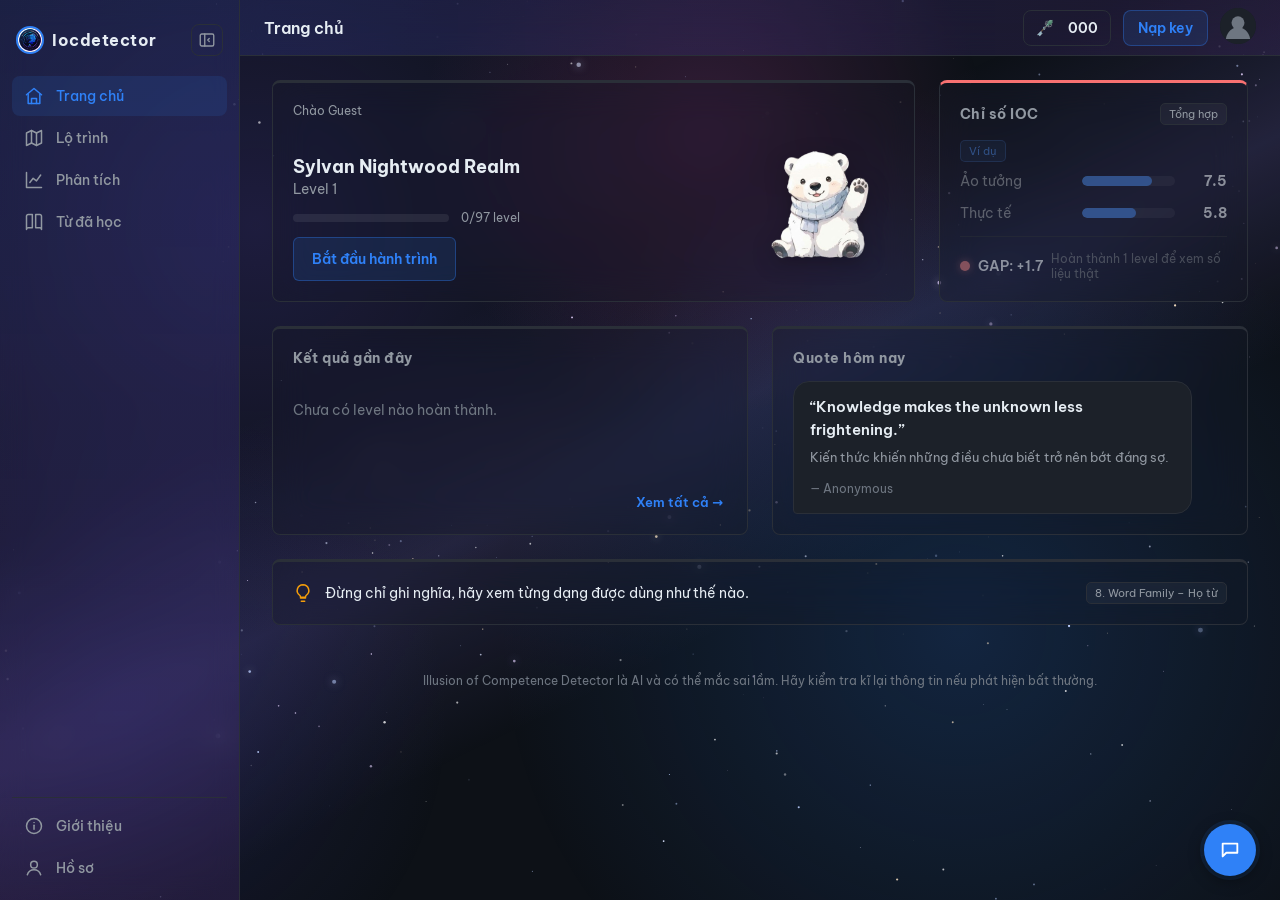
==== index.html @ 3a34d561 "minor UI changes Co-Authored-By: Claude Sonnet 5.5 <noreply@anthropic.com>" ====
<!DOCTYPE html>
<html lang="vi">
<head>
  <meta charset="UTF-8">
  <meta name="viewport" content="width=device-width, initial-scale=1.0">
  <title>Illusion of Competence</title>
  <link rel="preconnect" href="https://fonts.googleapis.com">
  <link rel="preconnect" href="https://fonts.gstatic.com" crossorigin>
  <link rel="stylesheet" href="https://fonts.googleapis.com/css2?family=Be+Vietnam+Pro:wght@400;500;600;700&display=swap">
  <link rel="stylesheet" href="css/style.css?v=20261016a">
  <link rel="stylesheet" href="css/chatbot.css?v=20261018a">
  <script src="js/features/theme.js?v=20261016a"></script>
  <script src="https://accounts.google.com/gsi/client" async defer></script>
</head>
<body>
  <div id="root"></div>

  <!-- Core: khung ứng dụng, dữ liệu tĩnh, điều hướng -->
  <script src="js/core/icons.js?v=20261016a"></script>
  <script src="js/core/App.js?v=20261016a"></script>
  <script src="js/core/data.js?v=20261016a"></script>

  <!-- Features: các khối chức năng độc lập, dùng lại được ở nhiều trang -->
  <script src="js/features/playtime.js?v=20261016a"></script>
  <script src="js/features/course-progress.js?v=20261016a"></script>
  <script src="js/features/gesture.js?v=20261018a"></script>
  <script src="js/features/dictionary.js?v=20261017b"></script>
  <script src="js/features/auth.js?v=20261016a"></script>

  <!-- Pages: mỗi file render một trang trong #main-content -->
  <script src="js/pages/home.js?v=20261016a"></script>
  <script src="js/pages/course.js?v=20261016a"></script>
  <script src="js/pages/analysis.js?v=20261016a"></script>
  <script src="js/pages/profile.js?v=20261016a"></script>
  <script src="js/pages/vocab.js?v=20261016a"></script>
  <script src="js/pages/about.js?v=20261016a"></script>

  <!-- main.js phải load sau cùng trong nhóm logic vì nó gọi các hàm render ở trên -->
  <script src="js/core/main.js?v=20261016a"></script>

  <script src="js/features/particles.js?v=20261016a"></script>
  <script src="js/features/bg-music.js?v=20261016a"></script>
  <script src="js/features/sound-effects.js?v=20261016a"></script>
</body>
</html>
---- css/style.css ----
:root {
  --bg: #0d1117;
  --bg-card: #161b22;
  --bg-raised: #1c2129;
  --border: #2a2f38;
  --border-soft: rgba(255, 255, 255, 0.06);
  --text: #e6edf3;
  --text-dim: #9198a1;
  --text-faint: #6e7681;
  --accent: #2f81f7;
  --accent-soft-bg: rgba(47, 129, 247, 0.12);
  --accent-soft-border: rgba(47, 129, 247, 0.35);

  --accent-purple: #a371f7;
  --accent-purple-soft-bg: rgba(163, 113, 247, 0.14);
  --accent-purple-soft-border: rgba(163, 113, 247, 0.4);

  --accent-amber: #e3b341;
  --accent-amber-soft-bg: rgba(227, 179, 65, 0.14);
  --accent-amber-soft-border: rgba(227, 179, 65, 0.4);

  --accent-teal: #39c5cf;

  --accent-green: #3fb950;
  --accent-green-soft-bg: rgba(63, 185, 80, 0.14);
  --accent-green-soft-border: rgba(63, 185, 80, 0.4);

  --overlay-soft: rgba(255, 255, 255, 0.04);
  --overlay-strong: rgba(255, 255, 255, 0.08);
  --card-bg: rgba(22, 27, 34, 0.32);
  --card-bg-strong: rgba(22, 27, 34, 0.85);

  /* Thanh điều hướng: dải màu mờ cùng tông nền (thiên hà ở tối, bầu trời ở sáng). */
  --bar-gradient-v: linear-gradient(180deg, rgba(48, 56, 130, 0.38), rgba(88, 52, 130, 0.26));
  --bar-gradient-h: linear-gradient(90deg, rgba(48, 56, 130, 0.34), rgba(88, 52, 130, 0.22));

  /* ==== Design tokens (khung điều hướng + trang redesign) ====
     Đặt tên mới, trỏ lại giá trị màu đã có sẵn ở trên - để không phải đổi
     tên biến cũ (sẽ vỡ world-map.css/chatbot.css vốn tham chiếu trực tiếp
     --bg-card/--text-dim/...). Trang/khung mới dùng tên bên dưới; trang cũ
     chưa đổi vẫn dùng tên cũ, cả 2 cùng trỏ 1 giá trị nên không lệch màu. */
  --surface-1: var(--bg-card);
  --surface-2: var(--bg-raised);
  --border-strong: #3a4354;
  --text-1: var(--text);
  --text-2: var(--text-dim);
  --text-3: var(--text-faint);
  --accent-soft: var(--accent-soft-bg);

  /* Trạng thái IoC - dùng riêng cho kết quả Ảo tưởng/Tự ti/Cân bằng, tách
     khỏi --accent-* (vốn chỉ để phân biệt các ô trang trí, không mang nghĩa
     trạng thái). */
  --illusion: #f59e0b;
  --illusion-soft: rgba(245, 158, 11, 0.14);
  --under: #60a5fa;
  --under-soft: rgba(96, 165, 250, 0.14);
  --balanced: #22c55e;
  --balanced-soft: rgba(34, 197, 94, 0.14);
  --danger: #ef4444;

  --sp-1: 4px; --sp-2: 8px; --sp-3: 12px; --sp-4: 16px;
  --sp-5: 24px; --sp-6: 32px; --sp-7: 48px;
  --r-sm: 8px; --r-md: 12px; --r-lg: 16px;

  --sidebar-w: 240px;
  --sidebar-w-collapsed: 72px;
  --topbar-h: 56px;
  --bottomnav-h: 64px;
  --content-max: 1200px;

  --ease: cubic-bezier(.2, .8, .2, 1);
  --dur: 200ms;

  --font-ui: 'Be Vietnam Pro', system-ui, -apple-system, 'Segoe UI', sans-serif;
}

/* Chế độ sáng - đổi lại đúng các biến màu gốc, mọi component dùng var(--...)
   tự đổi theo mà không cần sửa từng chỗ. Vài hiệu ứng glow/blur viết tay bằng
   rgba() cố định (không qua biến) vẫn tối như cũ - để tinh chỉnh dần sau. */
:root[data-theme="light"] {
  --bg: #f4f6f9;
  --bg-card: #ffffff;
  --bg-raised: #eef1f6;
  --border: #d7dce3;
  --border-soft: rgba(0, 0, 0, 0.06);
  --text: #1b2129;
  --text-dim: #3f4856;
  --text-faint: #5b6471;

  --overlay-soft: rgba(0, 0, 0, 0.03);
  --overlay-strong: rgba(0, 0, 0, 0.06);
  --card-bg: rgba(255, 255, 255, 0.72);
  --card-bg-strong: rgba(255, 255, 255, 0.9);

  --bar-gradient-v: linear-gradient(180deg, rgba(150, 200, 250, 0.5), rgba(250, 215, 190, 0.42));
  --bar-gradient-h: linear-gradient(90deg, rgba(150, 200, 250, 0.45), rgba(250, 215, 190, 0.35));

  --border-strong: #c3cad4;
}

* {
  box-sizing: border-box;
  margin: 0;
  padding: 0;
  font-family: var(--font-ui);
}

/* Thuộc tính hidden phải thắng mọi display:flex/grid đặt theo class (menu
   avatar, modal xoá tài khoản, nhóm cài đặt...). */
[hidden] { display: none !important; }


body {
  background-color: var(--bg);
  color: var(--text);
  min-height: 100vh;
  background-attachment: fixed;
  overflow-x: hidden;
  position: relative;
}

/* Light mode = bầu trời buổi sáng (xanh nhạt -> hồng cam nhẹ ở chân trời) -
   tương phản với dark mode (bầu trời đêm, nền tối trơn) - mây trong
   particles.js vẽ màu trắng nên cần nền có sắc để nổi lên, không bị chìm. */
:root[data-theme="light"] body {
  background: linear-gradient(180deg, #bfe0ff 0%, #d9ecff 30%, #f2e9dd 68%, #fbe4cf 100%);
}

/* Dải sao trôi nhẹ, nằm dưới cùng, không ảnh hưởng tương tác */
#particles-canvas {
  position: fixed;
  top: 0;
  left: 0;
  width: 100vw;
  height: 100vh;
  z-index: 0;
  pointer-events: none;
}

.app-container {
  position: relative;
  z-index: 1;
}

/* ==== Khung điều hướng mới: sidebar + topbar + thanh đáy mobile ====
   Thay cho .navbar/.brand/.nav-links cũ (header 2 hàng + 4 tab to). */

.app-shell {
  position: relative;
  z-index: 1;
  display: flex;
  min-height: 100vh;
}

.sidebar {
  position: fixed;
  left: 0;
  top: 0;
  height: 100vh;
  width: var(--sidebar-w);
  background: var(--bar-gradient-v);
  backdrop-filter: blur(14px);
  -webkit-backdrop-filter: blur(14px);
  border-right: 1px solid var(--border);
  display: flex;
  flex-direction: column;
  padding: var(--sp-3);
  gap: var(--sp-2);
  z-index: 20;
  transition: width var(--dur) var(--ease);
  overflow: hidden;
}

.app-shell.sidebar-collapsed .sidebar {
  width: var(--sidebar-w-collapsed);
}

.sidebar-top {
  flex: none;
  height: var(--topbar-h);
  display: flex;
  align-items: center;
  gap: var(--sp-2);
  padding: 0 var(--sp-1);
}

.sidebar-logo {
  display: flex;
  align-items: center;
  gap: var(--sp-2);
  min-width: 0;
  overflow: hidden;
}

.sidebar-logo-img {
  width: 28px;
  height: 28px;
  border-radius: 50%;
  object-fit: cover;
  flex: none;
  border: 2px solid var(--accent);
}

.sidebar-logo-text {
  font-weight: 700;
  font-size: 1rem;
  letter-spacing: 0.5px;
  color: var(--text-1);
  white-space: nowrap;
}

.sidebar-toggle-btn {
  margin-left: auto;
  flex: none;
  width: 32px;
  height: 32px;
  display: flex;
  align-items: center;
  justify-content: center;
  border: 1px solid var(--border);
  border-radius: var(--r-sm);
  background: transparent;
  color: var(--text-2);
  cursor: pointer;
  transition: background-color var(--dur) var(--ease), color var(--dur) var(--ease);
}

.sidebar-toggle-btn:hover { background: var(--surface-2); color: var(--text-1); }

.sidebar-nav {
  display: flex;
  flex-direction: column;
  gap: 2px;
}

.sidebar-spacer { flex: 1; }

.sidebar-nav-secondary {
  border-top: 1px solid var(--border);
  padding-top: var(--sp-2);
}

.sidebar-nav-item {
  position: relative;
  height: 40px;
  flex: none;
  display: flex;
  align-items: center;
  gap: 12px;
  padding: 0 12px;
  border: none;
  border-radius: var(--r-sm);
  background: transparent;
  color: var(--text-2);
  font-size: 0.875rem;
  font-weight: 500;
  cursor: pointer;
  white-space: nowrap;
  overflow: hidden;
  transition: background-color var(--dur) var(--ease), color var(--dur) var(--ease);
}

.sidebar-nav-icon { flex: none; display: flex; }

.sidebar-nav-label {
  overflow: hidden;
  text-overflow: ellipsis;
  transition: opacity var(--dur) var(--ease);
}

.app-shell.sidebar-collapsed .sidebar-nav-label { opacity: 0; width: 0; }

.sidebar-nav-item:hover { background: var(--surface-2); color: var(--text-1); }

.sidebar-nav-item:focus-visible {
  outline: 2px solid var(--accent);
  outline-offset: 2px;
}

.sidebar-nav-item.active {
  background: var(--accent-soft);
  color: var(--accent);
}

.sidebar-nav-item.active::before {
  content: "";
  position: absolute;
  left: -12px;
  top: 6px;
  bottom: 6px;
  width: 3px;
  border-radius: 0 3px 3px 0;
  background: var(--accent);
}

/* Tooltip tên mục khi sidebar đang thu gọn (rê chuột vào icon). */
.app-shell.sidebar-collapsed .sidebar-nav-item {
  position: relative;
}
.app-shell.sidebar-collapsed .sidebar-nav-item:hover::after {
  content: attr(title);
  position: absolute;
  left: calc(100% + 10px);
  top: 50%;
  transform: translateY(-50%);
  background: var(--surface-2);
  color: var(--text-1);
  border: 1px solid var(--border);
  border-radius: var(--r-sm);
  padding: 4px 10px;
  font-size: 0.78rem;
  white-space: nowrap;
  z-index: 30;
  pointer-events: none;
}

.sidebar-overlay {
  display: none;
  position: fixed;
  inset: 0;
  background: rgba(4, 6, 10, 0.6);
  z-index: 19;
}

/* ==== Topbar ==== */
.app-main {
  flex: 1;
  min-width: 0;
  margin-left: var(--sidebar-w);
  display: flex;
  flex-direction: column;
  transition: margin-left var(--dur) var(--ease);
}

.app-shell.sidebar-collapsed .app-main { margin-left: var(--sidebar-w-collapsed); }

.topbar {
  position: sticky;
  top: 0;
  z-index: 15;
  height: var(--topbar-h);
  flex: none;
  display: flex;
  align-items: center;
  gap: var(--sp-4);
  padding: 0 var(--sp-5);
  background: var(--bar-gradient-h);
  backdrop-filter: blur(14px);
  -webkit-backdrop-filter: blur(14px);
  border-bottom: 1px solid var(--border);
}

.topbar-title {
  font-size: 1rem;
  font-weight: 600;
  color: var(--text-1);
  white-space: nowrap;
  overflow: hidden;
  text-overflow: ellipsis;
  min-width: 0;
}

.topbar-right > * { flex: none; }
.key-topup-btn { white-space: nowrap; }

@media (max-width: 767px) {
  .topbar { padding: 0 var(--sp-4); gap: var(--sp-2); }
  .topbar-right { gap: var(--sp-2); }
  .key-balance-pill { padding: 0 8px; }
  .key-topup-btn { padding: 0 10px; }
}

.topbar-right {
  margin-left: auto;
  display: flex;
  align-items: center;
  gap: var(--sp-3);
}

.key-balance-pill {
  display: flex;
  align-items: center;
  gap: 8px;
  height: 36px;
  background: transparent;
  border: 1px solid var(--border);
  border-radius: var(--r-sm);
  padding: 0 12px;
}

.key-balance-value {
  font-weight: 600;
  font-size: 0.9rem;
  color: var(--text-1);
  min-width: 36px;
  text-align: right;
}

.key-balance-icon {
  width: 18px;
  height: 18px;
  display: flex;
  align-items: center;
  justify-content: center;
  flex-shrink: 0;
}

.key-balance-icon img {
  width: 100%;
  height: 100%;
  object-fit: contain;
}

.key-topup-btn {
  height: 36px;
  padding: 0 14px;
  border-radius: var(--r-sm);
  border: 1px solid var(--accent-soft-border);
  background: var(--accent-soft);
  color: var(--accent);
  font-size: 0.85rem;
  font-weight: 600;
  cursor: pointer;
  transition: background-color var(--dur) var(--ease);
}

.key-topup-btn:hover { background: var(--accent); color: #fff; }

.topbar-avatar-wrap { position: relative; }

.topbar-avatar-btn {
  width: 36px;
  height: 36px;
  border-radius: 50%;
  border: none;
  padding: 0;
  cursor: pointer;
  overflow: hidden;
  background: var(--surface-2);
}

.topbar-avatar-img { width: 100%; height: 100%; object-fit: cover; display: block; }

.topbar-avatar-menu {
  position: absolute;
  right: 0;
  top: calc(100% + 8px);
  width: 180px;
  background: var(--surface-1);
  border: 1px solid var(--border);
  border-radius: var(--r-md);
  box-shadow: 0 12px 30px rgba(0, 0, 0, 0.35);
  padding: 6px;
  display: flex;
  flex-direction: column;
  gap: 2px;
  z-index: 25;
}

.topbar-avatar-menu-item {
  display: flex;
  align-items: center;
  gap: 10px;
  height: 36px;
  padding: 0 10px;
  border: none;
  border-radius: var(--r-sm);
  background: transparent;
  color: var(--text-2);
  font-size: 0.85rem;
  cursor: pointer;
  text-align: left;
}

.topbar-avatar-menu-item:hover { background: var(--surface-2); color: var(--text-1); }

/* ==== Footer disclaimer nhỏ, cuối mọi trang trong app-shell ==== */
.app-footer {
  flex: none;
  text-align: center;
  padding: var(--sp-4) var(--sp-5) var(--sp-6);
  font-size: 12px;
  color: var(--text-3);
}

/* ==== Thanh điều hướng đáy (điện thoại, <768px) ==== */
.bottom-nav {
  display: none;
  position: fixed;
  left: 0;
  right: 0;
  bottom: 0;
  height: calc(var(--bottomnav-h) + env(safe-area-inset-bottom));
  padding-bottom: env(safe-area-inset-bottom);
  background: var(--bar-gradient-h);
  backdrop-filter: blur(14px);
  -webkit-backdrop-filter: blur(14px);
  border-top: 1px solid var(--border);
  z-index: 20;
  justify-content: space-around;
  align-items: stretch;
}

.bottom-nav-item {
  flex: 1;
  display: flex;
  flex-direction: column;
  align-items: center;
  justify-content: center;
  gap: 2px;
  min-width: 44px;
  border: none;
  background: transparent;
  color: var(--text-2);
  cursor: pointer;
}

.bottom-nav-item.active { color: var(--accent); }
.bottom-nav-label { font-size: 11px; font-weight: 500; }

/* ==== Responsive: 4 mốc theo mục 3.3 của yêu cầu ==== */
/* >=1280: sidebar mặc định mở rộng (đã xử lý ở JS/localStorage, CSS không
   cần ép) */

/* 1024-1279: không ép mặc định thu gọn qua CSS vì JS đã đọc localStorage
   trước khi vẽ (initSidebar) - chỉ còn vài trang sau mốc 768 cần CSS. */

@media (max-width: 1023px) {
  .sidebar { position: fixed; transform: translateX(0); }
  .app-shell:not(.sidebar-mobile-open) .sidebar { width: var(--sidebar-w-collapsed); }
  .app-shell:not(.sidebar-mobile-open) .sidebar-nav-label { opacity: 0; width: 0; }
  .app-shell:not(.sidebar-mobile-open) .app-main { margin-left: var(--sidebar-w-collapsed); }

  .app-shell.sidebar-mobile-open .sidebar {
    width: var(--sidebar-w);
    box-shadow: 0 0 0 100vmax rgba(0, 0, 0, 0);
  }
  .app-shell.sidebar-mobile-open .sidebar-nav-label { opacity: 1; width: auto; }
  .app-shell.sidebar-mobile-open .sidebar-overlay { display: block; }
}

@media (max-width: 767px) {
  .sidebar { display: none; }
  .app-shell.sidebar-mobile-open .sidebar { display: flex; width: min(78vw, 280px); }
  .app-shell.sidebar-mobile-open .sidebar-nav-label { opacity: 1; width: auto; }
  .app-shell.sidebar-mobile-open .sidebar-overlay { display: block; }
  .app-main { margin-left: 0 !important; }

  .bottom-nav { display: flex; }
  .content-area { padding-bottom: calc(var(--bottomnav-h) + env(safe-area-inset-bottom) + var(--sp-4)); }
  .app-footer { display: none; }

  .topbar-right .key-topup-btn span { display: none; }
}

/* ==== Key Shop (modal mở từ nút "+") - hiện chỉ là giao diện tĩnh, chưa nối
   cổng thanh toán thật (xem initKeyShopWidget() ở main.js). ==== */
.key-shop-overlay {
  display: none;
  position: fixed;
  inset: 0;
  z-index: 100;
  align-items: center;
  justify-content: center;
  padding: 24px;
  background: rgba(4, 6, 10, 0.88);
}

.key-shop-overlay.open {
  display: flex;
}

.key-shop-panel {
  width: min(560px, 100%);
  max-height: min(720px, 100%);
  display: flex;
  flex-direction: column;
  background: var(--bg-card);
  border: 1px solid var(--border);
  border-top: 3px solid var(--accent);
  border-radius: 12px;
  box-shadow: 0 24px 60px rgba(0, 0, 0, 0.5);
  overflow: hidden;
}

.key-shop-header {
  flex: none;
  display: flex;
  align-items: center;
  justify-content: space-between;
  padding: 16px 20px;
  border-bottom: 1px solid var(--border);
}

.key-shop-title {
  font-weight: 700;
  font-size: 1rem;
  color: var(--text);
}

.key-shop-close {
  background: none;
  border: none;
  color: var(--text-faint);
  font-size: 1.1rem;
  line-height: 1;
  cursor: pointer;
  padding: 6px 9px;
  border-radius: 6px;
  transition: color 0.15s ease, background-color 0.15s ease;
}

.key-shop-close:hover {
  color: var(--text);
  background: rgba(255, 255, 255, 0.06);
}

.key-shop-body {
  flex: 1;
  overflow-y: auto;
  padding: 20px;
}

.key-shop-notice {
  font-size: 0.82rem;
  color: var(--text-dim);
  margin: 0 0 16px;
}

.key-shop-packages {
  display: flex;
  flex-direction: column;
  gap: 10px;
}

.key-shop-package {
  display: flex;
  align-items: center;
  gap: 14px;
  background: var(--bg);
  border: 1px solid var(--border);
  border-radius: 10px;
  padding: 10px 14px;
}

.key-shop-package-amount {
  flex-shrink: 0;
  background: var(--bg-card);
  border: 1px solid var(--accent-soft-border, var(--border));
  color: var(--accent);
  font-weight: 700;
  font-size: 0.85rem;
  border-radius: 999px;
  padding: 6px 14px;
}

.key-shop-package-icon {
  width: 24px;
  height: 24px;
  flex-shrink: 0;
  display: flex;
  align-items: center;
  justify-content: center;
}

.key-shop-package-icon img {
  width: 100%;
  height: 100%;
  object-fit: contain;
}

.key-shop-package-price {
  color: var(--text-dim);
  font-size: 0.85rem;
  margin-left: auto;
}

.key-shop-pay-btn {
  flex-shrink: 0;
  background: var(--accent-soft-bg, var(--bg-card));
  border: 1px solid var(--accent-soft-border, var(--border));
  color: var(--accent);
  font-weight: 600;
  font-size: 0.82rem;
  border-radius: 8px;
  padding: 8px 16px;
  cursor: pointer;
  transition: background-color 0.15s ease, color 0.15s ease;
}

.key-shop-pay-btn:hover {
  background: var(--accent);
  color: #fff;
}

.key-shop-purchase-count {
  display: flex;
  align-items: center;
  justify-content: space-between;
  margin-top: 16px;
  padding-top: 14px;
  border-top: 1px solid var(--border);
  font-size: 0.82rem;
  color: var(--text-dim);
}

.key-shop-purchase-count-value {
  font-weight: 700;
  color: var(--text);
}

/* View "đang chờ thanh toán" (QR) - thay thế view danh sách gói, xem
   initKeyShopWidget() ở js/core/main.js */
.key-shop-qr-wrap {
  display: flex;
  justify-content: center;
  margin-bottom: 16px;
}

.key-shop-qr-img {
  width: 220px;
  height: 220px;
  border-radius: 10px;
  border: 1px solid var(--border);
  background: #fff;
  object-fit: contain;
}

.key-shop-qr-fallback {
  width: 220px;
  border-radius: 10px;
  border: 1px dashed var(--border);
  padding: 16px;
  font-size: 0.8rem;
  color: var(--text-dim);
  line-height: 1.6;
  text-align: left;
}

.key-shop-payment-info {
  display: flex;
  flex-direction: column;
  gap: 8px;
  margin-bottom: 14px;
}

.key-shop-payment-row {
  display: flex;
  align-items: center;
  justify-content: space-between;
  font-size: 0.85rem;
  color: var(--text-dim);
}

.key-shop-payment-row span:last-child {
  font-weight: 700;
  color: var(--text);
  font-family: monospace;
}

.key-shop-payment-timer {
  color: #f87171 !important;
}

.key-shop-payment-hint {
  font-size: 0.75rem;
  color: var(--text-faint);
  text-align: center;
  margin-bottom: 10px;
  line-height: 1.4;
}

.key-shop-payment-status {
  text-align: center;
  font-size: 0.85rem;
  color: var(--accent);
  margin-bottom: 16px;
}

.key-shop-cancel-btn {
  display: block;
  width: 100%;
  background: rgba(255, 255, 255, 0.04);
  border: 1px solid var(--border);
  color: var(--text-dim);
  font-weight: 600;
  font-size: 0.85rem;
  border-radius: 8px;
  padding: 10px;
  cursor: pointer;
  transition: background-color 0.15s ease, color 0.15s ease;
}

.key-shop-cancel-btn:hover {
  background: rgba(255, 255, 255, 0.08);
  color: var(--text);
}

/* Vùng nội dung: căn giữa, padding theo độ rộng (mục 4 của spec redesign). */
.content-area {
  width: 100%;
  max-width: var(--content-max);
  margin: 0 auto;
  padding: var(--sp-5) var(--sp-6) var(--sp-6);
}

@media (max-width: 1023px) {
  .content-area { padding: var(--sp-5) var(--sp-5) var(--sp-6); }
}

@media (max-width: 767px) {
  .content-area { padding: var(--sp-4) var(--sp-4) var(--sp-6); }
  /* Nút chat/feedback nổi dời lên trên thanh điều hướng đáy, không che nhau.
     Tiền tố body để thắng rule gốc .feedback-fab khai báo phía dưới file. */
  body .feedback-fab { bottom: calc(var(--bottomnav-h) + env(safe-area-inset-bottom) + 16px); }
  body .feedback-panel { bottom: calc(var(--bottomnav-h) + env(safe-area-inset-bottom) + 80px); }
  .home-tip-strip { display: grid; grid-template-columns: auto 1fr; }
  .home-tip-strip .badge { grid-column: 2; justify-self: start; }
}

/* ==== Trang chủ: bento 5 ô (mục 5.1 yêu cầu redesign) ====
   Máy tính: lưới 12 cột. A=8 B=4 C=6 D=6 E=12. Tablet: lưới 6 cột, mỗi ô 6
   (trừ A/B vẫn 6+6 vì tablet chỉ có 6 cột). Điện thoại: 1 cột, thứ tự A-E
   theo đúng thứ tự trong DOM nên không cần "order" riêng. */
.home-bento {
  display: grid;
  grid-template-columns: repeat(12, minmax(0, 1fr));
  gap: var(--sp-5);
}
.home-cell-a { grid-column: span 8; }
.home-cell-b { grid-column: span 4; }
.home-cell-c { grid-column: span 6; }
.home-cell-d { grid-column: span 6; }
.home-cell-e { grid-column: span 12; }
.home-cell-a, .home-cell-b, .home-cell-c, .home-cell-d, .home-cell-e { display: flex; }
.home-cell > .card { flex: 1; }

@media (max-width: 1023px) {
  .home-bento { grid-template-columns: repeat(6, minmax(0, 1fr)); gap: var(--sp-4); }
  .home-cell-a, .home-cell-b, .home-cell-c, .home-cell-d, .home-cell-e { grid-column: span 6; }
}
.home-cell-a, .home-cell-b, .home-cell-c, .home-cell-d, .home-cell-e { min-width: 0; }
.home-cell-a > .card, .home-cell-b > .card, .home-cell-c > .card, .home-cell-d > .card, .home-cell-e > .card { flex: 1; min-width: 0; }

@media (max-width: 767px) {
  .home-bento { grid-template-columns: minmax(0, 1fr); }
  .home-cell-a, .home-cell-b, .home-cell-c, .home-cell-d, .home-cell-e { grid-column: span 1; }
}

/* A. Tiếp tục học */
.home-continue-card {
  width: 100%;
  min-height: 200px;
  display: flex;
  flex-direction: column;
  justify-content: space-between;
  border-top-color: var(--accent);
}
.home-greeting { font-size: 12px; color: var(--text-2); margin-bottom: var(--sp-2); }
.home-continue-body { display: flex; align-items: flex-end; justify-content: space-between; gap: var(--sp-4); flex: 1; }
.home-continue-info { min-width: 0; }
.home-continue-world { font-size: 1.1rem; font-weight: 700; color: var(--text-1); }
.home-continue-level { font-size: 0.85rem; color: var(--text-2); margin-top: 2px; }
.home-continue-topic { color: var(--text-2); }
.home-continue-progress-row { display: flex; align-items: center; gap: var(--sp-3); margin: var(--sp-3) 0; max-width: 320px; }
.home-continue-bar { flex: 1; height: 8px; border-radius: 999px; background: var(--overlay-strong); overflow: hidden; }
.home-continue-bar-fill { height: 100%; border-radius: 999px; background: var(--accent); }
.home-continue-progress-text { font-size: 0.75rem; color: var(--text-2); white-space: nowrap; }
.home-continue-btn { height: 44px; padding: 0 22px; }
.home-continue-mascot {
  width: 150px;
  height: auto;
  flex: none;
  cursor: pointer;
  user-select: none;
  transform-origin: 50% 90%;
  animation: bear-idle 3.2s ease-in-out infinite;
  filter: drop-shadow(0 6px 10px rgba(0, 0, 0, 0.25));
  transition: transform 0.2s ease;
}
.home-continue-mascot:hover { animation: bear-wave 0.9s ease-in-out infinite; }
.home-continue-mascot.is-jumping { animation: bear-jump 0.6s cubic-bezier(.3,.7,.4,1); }

@keyframes bear-idle {
  0%, 100% { transform: translateY(0) rotate(0deg); }
  50% { transform: translateY(-6px) rotate(-2deg); }
}
@keyframes bear-wave {
  0%, 100% { transform: rotate(-4deg) scale(1.04); }
  50% { transform: rotate(5deg) scale(1.04); }
}
@keyframes bear-jump {
  0% { transform: translateY(0) scale(1, 1); }
  25% { transform: translateY(0) scale(1.08, 0.9); }
  55% { transform: translateY(-34px) scale(0.95, 1.08); }
  100% { transform: translateY(0) scale(1, 1); }
}
@media (max-width: 767px) {
  .home-continue-mascot { display: none; }
  .home-continue-body { flex-direction: column; align-items: stretch; }
}

/* C. Kết quả gần đây */
.home-recent-card { display: flex; flex-direction: column; gap: var(--sp-2); width: 100%; }
.home-recent-list { display: flex; flex-direction: column; gap: 8px; flex: 1; }
.home-recent-row {
  display: grid;
  grid-template-columns: 1fr auto auto auto;
  align-items: center;
  gap: var(--sp-3);
  padding: 8px 0;
  border-bottom: 1px solid var(--border);
  font-size: 0.85rem;
}
.home-recent-row:last-child { border-bottom: none; }
.home-recent-level { color: var(--text-1); font-weight: 500; }
.home-recent-overall { font-weight: 700; color: var(--text-1); }
.home-recent-gap { color: var(--text-2); font-size: 0.78rem; }
.home-recent-status { font-size: 0.72rem; font-weight: 700; padding: 3px 9px; border-radius: 999px; white-space: nowrap; }
.home-recent-status--illusion { background: var(--illusion-soft); color: var(--illusion); }
.home-recent-status--under { background: var(--under-soft); color: var(--under); }
.home-recent-status--balanced { background: var(--balanced-soft); color: var(--balanced); }
.home-card-link {
  align-self: flex-end;
  margin-top: var(--sp-2);
  background: none;
  border: none;
  color: var(--accent);
  font-size: 0.82rem;
  font-weight: 600;
  cursor: pointer;
  padding: 4px;
}

/* D. Từ cần ôn */
.home-review-card { display: flex; flex-direction: column; width: 100%; }
.home-review-list { display: flex; flex-direction: column; gap: 10px; }
.home-review-word {
  display: flex;
  align-items: baseline;
  gap: 10px;
  padding: 8px 0;
  border-bottom: 1px solid var(--border);
  font-size: 0.85rem;
}
.home-review-word:last-child { border-bottom: none; }
.home-review-word strong { color: var(--text-1); }
.home-review-word-wrong { color: var(--text-3); font-size: 0.78rem; }

/* E. Mẹo hôm nay */
.home-tip-strip {
  width: 100%;
  display: flex;
  align-items: center;
  gap: var(--sp-3);
  min-height: 56px;
  padding: var(--sp-3) var(--sp-4);
}
.home-tip-icon { flex: none; color: var(--illusion); display: flex; }
.home-tip-text { flex: 1; font-size: 0.88rem; color: var(--text-1); }

/* B. Chỉ số IoC - ví dụ mờ khi chưa có dữ liệu */
.home-iocindex-example { opacity: 0.55; filter: grayscale(0.3); }
.home-iocindex-example .badge {
  display: inline-block;
  margin-bottom: 10px;
  background: var(--accent-soft);
  border-color: var(--accent-soft-border);
  color: var(--accent);
}

.card {
  background: var(--card-bg);
  border: 1px solid var(--border);
  border-top: 3px solid var(--border);
  border-radius: 8px;
  padding: 20px;
  backdrop-filter: blur(18px) saturate(1.2);
  -webkit-backdrop-filter: blur(18px) saturate(1.2);
  transition: transform 0.18s ease, box-shadow 0.18s ease, border-color 0.18s ease;
}

.card:hover {
  transform: translateY(-3px);
  box-shadow: 0 10px 26px rgba(0, 0, 0, 0.4);
}

.dev-card, .about-card { border-top-color: var(--accent-green); }
.ioc-index-card { border-top-color: #f87171; }

.card-header {
  display: flex;
  justify-content: space-between;
  align-items: center;
  margin-bottom: 14px;
}

.card-title {
  font-weight: 700;
  letter-spacing: 0.5px;
  font-size: 0.85rem;
  color: var(--text-dim);
}

.badge {
  font-size: 0.7rem;
  background: var(--overlay-soft);
  border: 1px solid var(--border);
  color: var(--text-dim);
  padding: 3px 8px;
  border-radius: 5px;
}

.mascot-shell {
  fill: var(--bg-raised);
  stroke: var(--border);
  stroke-width: 2;
}

.mascot-mouth {
  fill: none;
  stroke: var(--border);
  stroke-width: 2.5;
  stroke-linecap: round;
}

.mascot-eye {
  fill: var(--accent);
  transform-origin: center;
  animation: mascot-blink 4.5s ease-in-out infinite;
}

.mascot-eye-wink {
  fill: none;
  stroke: var(--accent);
  stroke-width: 2.5;
  stroke-linecap: round;
}

@keyframes mascot-float {
  0%, 100% { transform: translateY(0); }
  50% { transform: translateY(-5px); }
}

@keyframes mascot-blink {
  0%, 92%, 100% { transform: scaleY(1); }
  96% { transform: scaleY(0.15); }
}

#user-name-display {
  outline: none;
  border-bottom: 1px dashed transparent;
  cursor: text;
  transition: border-color 0.2s ease;
}

#user-name-display:hover,
#user-name-display:focus {
  border-bottom: 1px dashed var(--text-faint);
}

.edit-name-btn {
  background: none;
  border: none;
  border-radius: 6px;
  padding: 5px;
  line-height: 1;
  cursor: pointer;
  color: var(--text-faint);
  display: inline-flex;
  align-items: center;
  transition: color 0.2s ease, background-color 0.2s ease, transform 0.12s ease;
}

.edit-name-btn:hover {
  color: var(--text-dim);
  background: var(--overlay-strong);
}

.edit-name-btn:active {
  transform: scale(0.88);
}

.edit-name-btn svg {
  width: 15px;
  height: 15px;
}

.founder-row {
  display: flex;
  justify-content: space-between;
  gap: 10px;
  margin-bottom: 18px;
}

.founder-member {
  flex: 1;
  display: flex;
  flex-direction: column;
  align-items: center;
  text-align: center;
  min-width: 0;
}

.founder-avatar {
  width: 52px;
  height: 52px;
  border-radius: 50%;
  border: 2px solid var(--accent-green-soft-border);
  object-fit: cover;
  background: var(--bg-card);
  margin-bottom: 8px;
}

.founder-role {
  font-size: 0.68rem;
  color: var(--text-faint);
  letter-spacing: 0.3px;
}

.founder-name {
  font-size: 0.82rem;
  font-weight: 700;
  color: var(--text);
  overflow: hidden;
  text-overflow: ellipsis;
  white-space: nowrap;
  max-width: 100%;
}

.dev-divider {
  height: 1px;
  background: var(--border-soft);
  margin-bottom: 16px;
}

.dev-quote {
  font-size: 0.8rem;
  color: var(--text-dim);
  line-height: 1.5;
  border-left: none;
  padding: 0;
}

.dev-quote footer {
  margin-top: 8px;
  font-size: 0.7rem;
  color: var(--text-faint);
}

.motto {
  color: var(--text-dim);
  margin-left: 5px;
}

/* Mô tả ngắn dưới h1 - dùng chung cho mọi trang (mục 4 của spec redesign). */
.page-desc {
  font-size: 0.85rem;
  color: var(--text-2);
  text-align: center;
  margin: 8px auto 28px;
  max-width: 640px;
}

/* ==== Trang Giới thiệu ==== */
.about-page { max-width: 900px; margin: 0 auto; }
.about-card { margin-bottom: var(--sp-5); }
.about-steps {
  display: grid;
  grid-template-columns: repeat(5, 1fr);
  gap: var(--sp-4);
}
@media (max-width: 1023px) {
  .about-steps { grid-template-columns: repeat(3, 1fr); }
}
.about-step {
  padding: var(--sp-4);
  border: 1px solid var(--border);
  border-radius: var(--r-sm);
  background: var(--overlay-soft);
}
.about-step-icon { color: var(--accent); margin-bottom: var(--sp-2); }
.about-step-num { font-size: 0.7rem; color: var(--text-3); letter-spacing: 0.06em; }
.about-step-title { font-size: 0.92rem; font-weight: 600; color: var(--text-1); margin: 2px 0 6px; }
.about-step-desc { font-size: 0.8rem; color: var(--text-2); line-height: 1.5; }
.about-disclaimer { text-align: center; font-size: 12px; color: var(--text-3); margin-top: var(--sp-5); }

@media (max-width: 767px) {
  .about-steps { grid-template-columns: 1fr 1fr; }
}

/* ==== Trang Từ đã học ==== */
.vocab-page { max-width: 900px; margin: 0 auto; }
.vocab-world-grid {
  display: grid;
  grid-template-columns: 1fr 1fr;
  gap: var(--sp-5);
  align-items: start;
}
.vocab-world-card { border-top-color: var(--accent-green); }
.vocab-group-list { display: flex; flex-direction: column; gap: var(--sp-3); max-height: 420px; overflow-y: auto; }
.vocab-group-item { display: flex; gap: var(--sp-3); padding-bottom: var(--sp-3); border-bottom: 1px solid var(--border); }
.vocab-group-item:last-child { border-bottom: none; padding-bottom: 0; }
.vocab-group-level {
  flex: none;
  font-size: 0.72rem;
  font-weight: 700;
  color: var(--accent);
  background: var(--accent-soft);
  border-radius: 999px;
  padding: 2px 9px;
  height: fit-content;
  white-space: nowrap;
}
.vocab-group-body { font-size: 0.85rem; color: var(--text-2); line-height: 1.5; }
.vocab-group-body strong { display: block; color: var(--text-1); margin-bottom: 2px; }

@media (max-width: 767px) {
  .vocab-world-grid { grid-template-columns: 1fr; }
}

.placeholder-page {
  text-align: center;
  padding: 100px 0;
  color: var(--text-faint);
}

/* ==== Trang Analysis ==== */

.analysis-heading {
  font-size: 2rem;
  font-weight: 800;
  text-align: center;
  margin: 8px auto 28px;
  max-width: 1300px;
}

.analysis-grid {
  display: grid;
  grid-template-columns: repeat(12, minmax(0, 1fr));
  gap: var(--sp-5);
  max-width: 1300px;
  margin: 0 auto;
  align-items: stretch;
}

.analysis-iocbig { grid-column: span 12; border-top-color: var(--accent); }
.analysis-span6 { grid-column: span 6; }
.analysis-span4 { grid-column: span 4; }

.analysis-iocbig-top {
  display: grid;
  grid-template-columns: 1fr 1fr;
  gap: var(--sp-5);
  margin-bottom: var(--sp-2);
}
.analysis-iocbig-top .analysis-score-row { margin-bottom: 0; }

.analysis-table-wrap { overflow-x: auto; }
.analysis-level-table { width: 100%; border-collapse: collapse; font-size: 0.82rem; }
.analysis-level-table th {
  text-align: left;
  font-weight: 600;
  color: var(--text-2);
  font-size: 0.72rem;
  padding: 6px 8px;
  border-bottom: 1px solid var(--border);
  white-space: nowrap;
}
.analysis-level-table td {
  padding: 8px;
  border-bottom: 1px solid var(--border);
  color: var(--text-1);
  white-space: nowrap;
}
.analysis-level-table tr:last-child td { border-bottom: none; }

@media (max-width: 1023px) {
  .analysis-iocbig, .analysis-span6, .analysis-span4 { grid-column: span 6; }
  .analysis-grid { grid-template-columns: repeat(6, minmax(0, 1fr)); }
  .analysis-iocbig-top { grid-template-columns: 1fr; gap: var(--sp-2); }
}
@media (max-width: 767px) {
  .analysis-grid { grid-template-columns: 1fr; }
  .analysis-iocbig, .analysis-span6, .analysis-span4 { grid-column: span 1; }
}

.analysis-score-row {
  display: flex;
  align-items: center;
  gap: 12px;
  margin-bottom: 14px;
}

.analysis-score-label {
  width: 110px;
  flex: none;
  font-size: 0.85rem;
  color: var(--text-dim);
}

.analysis-score-bar {
  flex: 1;
  height: 10px;
  background: var(--overlay-strong);
  border-radius: 6px;
  overflow: hidden;
}

.analysis-score-bar-fill {
  height: 100%;
  background: var(--accent);
  border-radius: 6px;
  transition: width 0.4s ease;
}

.analysis-score-value {
  width: 40px;
  flex: none;
  text-align: right;
  font-weight: 700;
  font-size: 0.9rem;
}

.analysis-illusion-row {
  display: flex;
  align-items: center;
  gap: 8px;
  margin-top: 8px;
  padding-top: 14px;
  border-top: 1px solid var(--border);
  font-weight: 600;
  font-size: 0.9rem;
}

.analysis-illusion-row > span:nth-child(2) { white-space: nowrap; }

.analysis-status-dot {
  width: 10px;
  height: 10px;
  border-radius: 50%;
  display: inline-block;
  flex: none;
}

.analysis-status-dot--red {
  background: #f87171;
  box-shadow: 0 0 8px rgba(248, 113, 113, 0.6);
}

.analysis-status-dot--green {
  background: #34d399;
  box-shadow: 0 0 8px rgba(52, 211, 153, 0.6);
}

.analysis-illusion-hint {
  color: var(--text-faint);
  font-size: 0.75rem;
  font-weight: 400;
  margin-left: auto;
}

.analysis-pattern-item,
.analysis-tip-item {
  padding: 12px 0;
  border-bottom: 1px solid var(--border);
  font-size: 0.85rem;
  color: var(--text-dim);
  line-height: 1.5;
}

.analysis-pattern-item:last-child,
.analysis-tip-item:last-child {
  border-bottom: none;
}

.analysis-pattern-title,
.analysis-tip-word {
  font-weight: 700;
  color: var(--text);
  margin-bottom: 4px;
}

.analysis-encouragement {
  font-size: 0.92rem;
  line-height: 1.6;
  color: var(--text);
  font-style: italic;
}

.analysis-empty {
  color: var(--text-faint);
  font-size: 0.85rem;
  padding: 12px 0;
}

@media (max-width: 900px) {
  .analysis-grid {
    grid-template-columns: 1fr;
  }
  #analysis-box-1 {
    grid-column: auto;
  }
}

.feedback-fab {
  position: fixed;
  right: 24px;
  bottom: 24px;
  width: 52px;
  height: 52px;
  border-radius: 50%;
  border: none;
  background: var(--accent);
  color: #fff;
  display: flex;
  align-items: center;
  justify-content: center;
  cursor: pointer;
  z-index: 50;
  box-shadow: 0 4px 16px rgba(0, 0, 0, 0.4), 0 0 0 4px var(--accent-soft-bg);
  transition: transform 0.15s ease, box-shadow 0.15s ease;
}

.feedback-fab svg {
  width: 22px;
  height: 22px;
}

.feedback-fab:hover {
  transform: translateY(-2px);
  box-shadow: 0 6px 20px rgba(0, 0, 0, 0.45), 0 0 0 5px var(--accent-soft-bg);
}

.feedback-fab:active {
  transform: translateY(0) scale(0.94);
}

.feedback-panel {
  display: none;
  flex-direction: column;
  position: fixed;
  right: 24px;
  bottom: 88px;
  width: min(320px, calc(100vw - 48px));
  background: var(--card-bg-strong);
  border: 1px solid var(--border);
  border-top: 3px solid var(--accent);
  border-radius: 10px;
  padding: 16px;
  backdrop-filter: blur(12px);
  -webkit-backdrop-filter: blur(12px);
  box-shadow: 0 12px 32px rgba(0, 0, 0, 0.5);
  z-index: 49;
  opacity: 0;
  transform: translateY(8px);
  pointer-events: none;
  transition: opacity 0.18s ease, transform 0.18s ease;
}

.feedback-panel.open {
  display: flex;
  opacity: 1;
  transform: translateY(0);
  pointer-events: auto;
}

.feedback-panel-header {
  display: flex;
  align-items: center;
  justify-content: space-between;
  margin-bottom: 8px;
}

.feedback-panel-title {
  font-weight: 700;
  font-size: 0.9rem;
  color: var(--text);
}

.feedback-close-btn {
  background: none;
  border: none;
  color: var(--text-faint);
  font-size: 0.9rem;
  cursor: pointer;
  padding: 2px 6px;
  border-radius: 4px;
  transition: color 0.15s ease, background-color 0.15s ease;
}

.feedback-close-btn:hover {
  color: var(--text);
  background: var(--overlay-strong);
}

.feedback-desc {
  font-size: 0.82rem;
  color: var(--text-dim);
  margin-bottom: 14px;
}

.feedback-form {
  display: flex;
  flex-direction: column;
  gap: 10px;
}

.feedback-input,
.feedback-textarea {
  background: var(--overlay-soft);
  border: 1px solid var(--border);
  border-radius: 6px;
  padding: 10px 12px;
  color: var(--text);
  font-size: 0.85rem;
  font-family: inherit;
  resize: vertical;
  transition: border-color 0.15s ease, background-color 0.15s ease;
}

.feedback-input::placeholder,
.feedback-textarea::placeholder {
  color: var(--text-faint);
}

.feedback-input:focus,
.feedback-textarea:focus {
  outline: none;
  border-color: var(--accent-soft-border);
  background: var(--overlay-strong);
}

.feedback-submit-btn {
  align-self: flex-start;
  background: var(--accent-soft-bg);
  border: 1px solid var(--accent-soft-border);
  color: var(--accent);
  padding: 9px 18px;
  border-radius: 6px;
  font-weight: 600;
  font-size: 0.85rem;
  cursor: pointer;
  transition: background-color 0.15s ease, color 0.15s ease,
    transform 0.12s ease, box-shadow 0.15s ease;
}

.feedback-submit-btn:hover {
  background: var(--accent);
  color: #fff;
  box-shadow: 0 4px 14px rgba(0, 0, 0, 0.35);
}

.feedback-submit-btn:active {
  transform: scale(0.97);
}

.feedback-status {
  margin-top: 8px;
  font-size: 0.78rem;
  text-align: center;
}

.feedback-status.success {
  color: var(--accent-green, #3fb950);
}

.feedback-status.error {
  color: #e5534b;
}

/* ==== Course / Vocabulary Journey ==== */

.course-page {
  max-width: 1200px;
  margin: 0 auto;
}

.world-grid {
  display: grid;
  grid-template-columns: repeat(2, 1fr);
  gap: var(--sp-5);
}

@media (max-width: 767px) {
  .world-grid { grid-template-columns: 1fr; }
}

.world-card {
  border-radius: 10px;
  border: 1px solid var(--border);
  border-top: 3px solid var(--world-accent, var(--border));
  background: var(--bg-card);
  overflow: hidden;
  display: flex;
  flex-direction: column;
  cursor: pointer;
  transition: transform 0.18s ease, box-shadow 0.18s ease;
}

.world-card:hover {
  transform: translateY(-4px);
  box-shadow: 0 14px 34px rgba(0, 0, 0, 0.45);
}

.world-card[data-accent="green"] {
  --world-accent: var(--accent-green);
  --world-accent-soft-bg: var(--accent-green-soft-bg);
  --world-accent-soft-border: var(--accent-green-soft-border);
}

.world-card[data-accent="blue"] {
  --world-accent: var(--accent);
  --world-accent-soft-bg: var(--accent-soft-bg);
  --world-accent-soft-border: var(--accent-soft-border);
}

.world-art {
  position: relative;
  aspect-ratio: 16 / 7;
  background-size: cover;
  background-position: center;
  display: flex;
  flex-direction: column;
  justify-content: space-between;
}

.world-art::after {
  content: '';
  position: absolute;
  inset: 0;
  background: linear-gradient(180deg, rgba(13, 17, 23, 0) 35%, rgba(13, 17, 23, 0.95) 100%);
}

.world-art-top {
  position: relative;
  z-index: 1;
  display: flex;
  justify-content: space-between;
  align-items: flex-start;
  padding: 14px;
}

.world-badge-pill,
.world-levels-pill {
  background: rgba(13, 17, 23, 0.65);
  border: 1px solid var(--border-soft);
  padding: 4px 12px;
  border-radius: 999px;
  font-size: 0.68rem;
  backdrop-filter: blur(4px);
}

.world-badge-pill {
  font-weight: 700;
  letter-spacing: 1px;
  color: var(--world-accent, var(--text));
}

.world-levels-pill {
  color: var(--text-dim);
}

.world-menu-wrap { position: relative; z-index: 2; }

.world-menu-btn {
  width: 28px;
  height: 28px;
  display: flex;
  align-items: center;
  justify-content: center;
  border-radius: 50%;
  border: 1px solid var(--border-soft);
  background: rgba(13, 17, 23, 0.65);
  color: var(--text-1);
  cursor: pointer;
  backdrop-filter: blur(4px);
}

.world-menu {
  position: absolute;
  right: 0;
  top: calc(100% + 6px);
  min-width: 160px;
  background: var(--surface-1);
  border: 1px solid var(--border);
  border-radius: var(--r-sm);
  box-shadow: 0 12px 30px rgba(0, 0, 0, 0.4);
  padding: 4px;
}

.world-replay-btn {
  width: 100%;
  display: flex;
  align-items: center;
  gap: 8px;
  padding: 8px 10px;
  border: none;
  border-radius: 6px;
  background: transparent;
  color: var(--danger);
  font-size: 0.82rem;
  text-align: left;
  cursor: pointer;
}

.world-replay-btn:hover { background: var(--overlay-strong); }

.world-name {
  font-size: 1.05rem;
  font-weight: 700;
  color: var(--text-1);
}

.world-subtitle-text {
  font-size: 0.75rem;
  color: var(--text-2);
  margin-top: 2px;
  margin-bottom: 10px;
}

.world-panel {
  padding: 16px;
  display: flex;
  flex-direction: column;
  gap: 10px;
}

.world-progress-bar {
  height: 6px;
  background: var(--overlay-strong);
  border-radius: 4px;
  overflow: hidden;
}

.world-progress-fill {
  height: 100%;
  background: var(--world-accent, var(--accent));
}

.world-progress-footer {
  display: flex;
  justify-content: space-between;
  font-size: 0.75rem;
  color: var(--text-faint);
}

.world-continue-btn {
  margin-top: 4px;
  width: 100%;
  background: var(--world-accent-soft-bg, var(--accent-soft-bg));
  border-color: var(--world-accent-soft-border, var(--accent-soft-border));
  color: var(--world-accent, var(--accent));
}

.world-continue-btn:hover:not(:disabled) {
  background: var(--world-accent, var(--accent));
}

/* ==== Trang Profile (đăng nhập Google) ==== */

.profile-page { max-width: 1100px; margin: 0 auto; }

.profile-grid {
  display: grid;
  grid-template-columns: 5fr 7fr;
  gap: var(--sp-5);
  align-items: start;
}

.profile-col-left, .profile-col-right {
  display: flex;
  flex-direction: column;
  gap: var(--sp-5);
}

@media (max-width: 1023px) {
  .profile-grid { grid-template-columns: 1fr; }
}

.profile-login-card, .profile-account-card, .profile-bio-card { border-top-color: var(--accent); }

#google-signin-btn {
  display: flex;
  justify-content: center;
  margin-top: var(--sp-3);
}

.profile-logged-in {
  display: flex;
  align-items: center;
  gap: 14px;
}

.profile-avatar {
  width: 64px;
  height: 64px;
  border-radius: 50%;
  border: 2px solid var(--accent-soft-border);
  flex-shrink: 0;
  object-fit: cover;
  background: var(--bg-card);
}

.profile-info {
  flex: 1;
  min-width: 0;
}

.profile-name-row {
  display: flex;
  align-items: center;
  gap: 6px;
}

.profile-name {
  font-weight: 700;
  font-size: 1.1rem;
  color: var(--text-1);
}

.profile-email {
  font-size: 0.8rem;
  color: var(--text-3);
  overflow: hidden;
  text-overflow: ellipsis;
  white-space: nowrap;
  margin-top: 2px;
}

.profile-stat-grid {
  margin-top: var(--sp-4);
  padding-top: var(--sp-4);
  border-top: 1px solid var(--border-soft);
  display: grid;
  grid-template-columns: 1fr 1fr;
  gap: var(--sp-3);
}

.profile-stat-tile {
  padding: var(--sp-3);
  border: 1px solid var(--border);
  border-radius: var(--r-sm);
  background: var(--overlay-soft);
  display: flex;
  flex-direction: column;
  gap: 4px;
}

.profile-stat-tile-label { font-size: 12px; color: var(--text-2); }
.profile-stat-tile-value { font-size: 1.1rem; font-weight: 700; color: var(--text-1); }
.profile-stat-tile-value.linked { color: var(--balanced); }
.profile-stat-tile-value.unlinked { color: var(--text-3); }

.profile-bio-textarea {
  width: 100%;
  margin-top: 8px;
  padding: 10px 12px;
  min-height: 80px;
  resize: vertical;
  border-radius: 8px;
  border: 1px solid var(--border);
  background: var(--bg-raised);
  color: var(--text);
  font-family: inherit;
  font-size: 0.85rem;
  line-height: 1.5;
}

.profile-bio-textarea:focus {
  outline: none;
  border-color: var(--accent-soft-border);
}

.profile-bio-textarea::placeholder {
  color: var(--text-faint);
}

.profile-bio-counter {
  margin-top: 6px;
  text-align: right;
  font-size: 0.72rem;
  color: var(--text-faint);
}

.profile-settings-card { border-top-color: var(--accent); display: flex; flex-direction: column; gap: var(--sp-5); }
.profile-settings-group { display: flex; flex-direction: column; }
.profile-settings-group-title {
  font-size: 0.72rem;
  font-weight: 700;
  letter-spacing: 0.06em;
  color: var(--text-3);
  text-transform: uppercase;
  margin-bottom: 4px;
}
.profile-danger-title { color: var(--danger); }
.profile-full-btn { width: 100%; margin-top: var(--sp-2); }

.profile-setting-row {
  display: flex;
  align-items: center;
  justify-content: space-between;
  gap: 12px;
  padding: 12px 0;
  border-bottom: 1px solid var(--border-soft);
}

.profile-setting-row:first-of-type {
  padding-top: 0;
}

.profile-setting-label {
  display: flex;
  flex-direction: column;
  gap: 2px;
}

.profile-setting-label span:first-child {
  font-size: 0.9rem;
  color: var(--text);
  font-weight: 600;
}

.profile-setting-hint {
  font-size: 0.78rem;
  color: var(--text-faint);
}

/* Công tắc bật/tắt (switch) - thay cho nút chữ "Đang bật/Đang tắt" cũ. Vẫn
   là <button> thường, chỉ đổi hình dạng bằng CSS (track + thumb di chuyển
   qua transform), JS giữ nguyên classList.toggle('is-on', ...). */
.switch {
  position: relative;
  flex: none;
  width: 44px;
  height: 26px;
  border-radius: 999px;
  border: 1px solid var(--border);
  background: var(--surface-2);
  cursor: pointer;
  transition: background-color var(--dur) var(--ease), border-color var(--dur) var(--ease);
}
.switch::after {
  content: "";
  position: absolute;
  top: 2px;
  left: 2px;
  width: 20px;
  height: 20px;
  border-radius: 50%;
  background: #fff;
  box-shadow: 0 1px 3px rgba(0,0,0,0.4);
  transition: transform var(--dur) var(--ease);
}
.switch.is-on {
  background: var(--accent);
  border-color: var(--accent);
}
.switch.is-on::after { transform: translateX(18px); }
.switch:disabled { cursor: not-allowed; opacity: 0.6; }

.profile-setting-sub {
  padding: 10px 0;
  display: flex;
  flex-direction: column;
  gap: 6px;
}

.profile-setting-sub label {
  font-size: 0.82rem;
  color: var(--text-dim);
}

.profile-setting-sub input[type="range"] {
  width: 100%;
  accent-color: var(--accent);
}

.profile-setting-sub select {
  width: 100%;
  padding: 8px 10px;
  border-radius: 8px;
  border: 1px solid var(--border);
  background: var(--bg-raised);
  color: var(--text-dim);
}

.profile-setting-sub select:disabled {
  cursor: not-allowed;
  opacity: 0.7;
}

.profile-inline-row {
  display: flex;
  gap: 8px;
  align-items: center;
}

.profile-inline-row select {
  flex: 1;
}

.profile-preview-btn {
  flex-shrink: 0;
  width: 34px;
  height: 34px;
  border-radius: 8px;
  border: 1px solid var(--border);
  background: var(--bg-raised);
  color: var(--text-dim);
  cursor: pointer;
  font-size: 0.8rem;
  transition: background 0.15s ease, color 0.15s ease;
}

.profile-preview-btn:hover {
  background: var(--overlay-strong);
  color: var(--text);
}

.profile-delete-btn {
  padding: 10px 20px;
  border-radius: var(--r-sm);
  border: 1px solid rgba(239, 68, 68, 0.4);
  background: rgba(239, 68, 68, 0.1);
  color: var(--danger);
  font-weight: 600;
  cursor: pointer;
  transition: background 0.15s ease;
}

.profile-delete-btn:hover {
  background: rgba(239, 68, 68, 0.18);
}

.profile-delete-btn:disabled {
  opacity: 0.6;
  cursor: not-allowed;
}

#auth-error-area {
  margin-top: 14px;
}

/* ==== Modal xác nhận xoá tài khoản (gõ "XOÁ" mới xoá được) ==== */
.delete-confirm-overlay {
  position: fixed;
  inset: 0;
  z-index: 60;
  display: flex;
  align-items: center;
  justify-content: center;
  padding: var(--sp-5);
  background: rgba(4, 6, 10, 0.72);
}
.delete-confirm-panel {
  width: min(400px, 100%);
  background: var(--surface-1);
  border: 1px solid var(--danger);
  border-radius: var(--r-md);
  padding: var(--sp-5);
}
.delete-confirm-panel h3 { color: var(--danger); margin-bottom: var(--sp-2); }
.delete-confirm-panel p { font-size: 0.85rem; color: var(--text-2); line-height: 1.5; margin-bottom: var(--sp-3); }
.delete-confirm-input {
  width: 100%;
  padding: 10px 12px;
  border-radius: var(--r-sm);
  border: 1px solid var(--border);
  background: var(--bg-raised);
  color: var(--text-1);
  font-size: 0.9rem;
  margin-bottom: var(--sp-4);
}
.delete-confirm-actions { display: flex; gap: var(--sp-3); justify-content: flex-end; }

/* ---- tra từ điển Cambridge ---- */
.ai-dict-hint { font-size: 0.8rem; color: var(--text-dim, #8b949e); margin: 4px 0 10px; }
.dict-popup {
  position: fixed; z-index: 9999; width: 280px; transform: translateX(-50%);
  padding: 12px; border-radius: 10px; border: 1px solid var(--border, #e5e0d6);
  background: var(--bg-card, #fff); color: var(--text, #1f2937);
  box-shadow: 0 8px 24px rgba(0, 0, 0, 0.3); font-size: 14px;
}
.dict-popup__head { display: flex; align-items: flex-start; gap: 8px; }
.dict-popup__word { flex: 1; min-width: 0; overflow-wrap: anywhere; font-size: 15px; }
.dict-popup__close { border: 0; background: none; font-size: 18px; line-height: 1; cursor: pointer; color: var(--text-dim, #6b7280); }
.dict-popup__actions { display: grid; grid-template-columns: 1fr 1fr; gap: 8px; margin-top: 10px; }
.dict-popup__btn {
  display: inline-flex; align-items: center; justify-content: center; height: 34px; border-radius: 8px;
  border: 1px solid var(--border, #d1d5db); text-decoration: none; font-weight: 600; color: inherit;
}
.dict-popup__btn--primary { background: #1e3a5f; border-color: #1e3a5f; color: #fff; }
.dict-popup__note { margin: 8px 0 0; font-size: 11px; color: var(--text-dim, #6b7280); }

/* D. Quote hôm nay: 1 bong bóng chat */
.home-chat-bubble--quote {
  position: relative; max-width: 92%; padding: 14px 16px; border-radius: 16px 16px 16px 4px;
  background: var(--bg-raised, rgba(255,255,255,0.06)); border: 1px solid var(--border);
  color: var(--text-1); line-height: 1.5; overflow-wrap: anywhere;
}
.home-quote-en { margin: 0 0 6px; font-size: 0.95rem; font-weight: 600; }
.home-quote-vi { margin: 0 0 8px; font-size: 0.82rem; color: var(--text-2, var(--text-3)); }
.home-quote-author { font-size: 0.78rem; color: var(--text-3); }
---- css/chatbot.css ----
/* ==== AI Chat (World Map) ==== */

.ai-chat-overlay {
  position: fixed;
  inset: 0;
  z-index: 100;
  display: flex;
  align-items: center;
  justify-content: center;
  padding: 10px;
  /* Không dùng backdrop-filter: blur ở đây nữa - overlay phủ toàn màn hình
     và phía sau có animation liên tục (node current pulse), kết hợp lại làm
     trình duyệt phải blur lại backdrop mỗi frame -> gõ chữ trong textarea bị
     giật/đơ. Dùng nền tối đặc hơn thay cho hiệu ứng mờ để giữ responsive. */
  background: rgba(4, 6, 10, 0.88);
}

.ai-chat-panel {
  width: 100%;
  height: 100%;
  max-height: 100%;
  display: flex;
  flex-direction: column;
  background: var(--bg-card);
  border: 1px solid var(--border);
  border-top: 3px solid var(--accent);
  border-radius: 12px;
  box-shadow: 0 24px 60px rgba(0, 0, 0, 0.5);
  overflow: hidden;
}

.ai-chat-header {
  flex: none;
  display: flex;
  align-items: center;
  justify-content: space-between;
  padding: 16px 20px;
  border-bottom: 1px solid var(--border);
}

.ai-chat-title {
  font-weight: 700;
  font-size: 0.95rem;
  color: var(--text);
}

.ai-chat-subtitle {
  font-size: 0.72rem;
  color: var(--text-faint);
  margin-top: 2px;
}

.ai-chat-close {
  background: none;
  border: none;
  color: var(--text-faint);
  font-size: 1.1rem;
  line-height: 1;
  cursor: pointer;
  padding: 6px 9px;
  border-radius: 6px;
  transition: color 0.15s ease, background-color 0.15s ease;
}

.ai-chat-close:hover {
  color: var(--text);
  background: rgba(255, 255, 255, 0.06);
}

.ai-chat-body {
  flex: 1;
  overflow-y: auto;
  padding: 20px;
  display: flex;
  flex-direction: column;
  gap: 16px;
}

.ai-chat-footer {
  flex: none;
  padding: 14px 20px;
  border-top: 1px solid var(--border);
  display: flex;
  justify-content: flex-end;
  gap: 10px;
}

.ai-msg {
  font-size: 0.9rem;
  line-height: 1.6;
  color: var(--text);
}

.ai-md-heading {
  font-weight: 700;
  font-size: 0.88rem;
  color: var(--accent);
  margin: 14px 0 6px;
}

.ai-md-heading:first-child {
  margin-top: 0;
}

.ai-md-p {
  margin-bottom: 10px;
}

.ai-md-p:last-child {
  margin-bottom: 0;
}

.ai-md-list {
  margin: 4px 0 10px 20px;
  display: flex;
  flex-direction: column;
  gap: 4px;
}

.ai-msg code {
  background: rgba(255, 255, 255, 0.08);
  border-radius: 4px;
  padding: 1px 5px;
  font-size: 0.85em;
}

.ai-msg-system {
  color: var(--text-dim);
  font-size: 0.85rem;
  background: rgba(255, 255, 255, 0.03);
  border: 1px solid var(--border);
  border-radius: 8px;
  padding: 12px 14px;
}

.ai-msg-onboarding {
  border-color: var(--accent-soft-border);
  background: var(--accent-soft-bg);
  color: var(--text);
}

.ai-btn {
  background: var(--accent-soft-bg);
  border: 1px solid var(--accent-soft-border);
  color: var(--accent);
  padding: 10px 18px;
  border-radius: 6px;
  font-weight: 600;
  font-size: 0.85rem;
  cursor: pointer;
  transition: background-color 0.15s ease, color 0.15s ease,
    transform 0.12s ease, box-shadow 0.15s ease;
}

/* .ai-btn cũng được dùng trên thẻ <a> (VD nút "Đăng nhập với Google" ở lỗi
   401/402) - reset lại style mặc định của link cho đồng nhất với <button>. */
a.ai-btn,
a.ai-btn-secondary {
  text-decoration: none;
  display: inline-block;
}

.ai-btn:hover:not(:disabled) {
  background: var(--accent);
  color: #fff;
  box-shadow: 0 4px 14px rgba(0, 0, 0, 0.35);
}

.ai-btn:active:not(:disabled) {
  transform: scale(0.97);
}

.ai-btn:disabled {
  opacity: 0.4;
  cursor: not-allowed;
}

.ai-btn-secondary {
  background: rgba(255, 255, 255, 0.04);
  border-color: var(--border);
  color: var(--text-dim);
}

.ai-btn-secondary:hover:not(:disabled) {
  background: rgba(255, 255, 255, 0.08);
  color: var(--text);
  box-shadow: none;
}

.ai-loading {
  display: flex;
  align-items: center;
  gap: 10px;
  color: var(--text-dim);
  font-size: 0.85rem;
  padding: 8px 0;
}

.ai-spinner {
  width: 16px;
  height: 16px;
  border-radius: 50%;
  border: 2px solid var(--border);
  border-top-color: var(--accent);
  animation: ai-spin 0.8s linear infinite;
  flex: none;
}

@keyframes ai-spin {
  to { transform: rotate(360deg); }
}

.ai-mcq-list {
  display: flex;
  flex-direction: column;
  gap: 14px;
}

.ai-mcq-item {
  border: 1px solid var(--border);
  border-radius: 8px;
  padding: 12px 14px;
}

.ai-mcq-question {
  font-size: 0.85rem;
  color: var(--text);
  margin-bottom: 10px;
}

.ai-mcq-question strong {
  color: var(--text-faint);
  font-weight: 700;
  margin-right: 6px;
}

.ai-mcq-options {
  display: flex;
  flex-direction: column;
  gap: 6px;
}

.ai-mcq-option {
  display: flex;
  align-items: center;
  gap: 8px;
  font-size: 0.82rem;
  color: var(--text-dim);
  padding: 6px 8px;
  border-radius: 6px;
  cursor: pointer;
  transition: background-color 0.15s ease, color 0.15s ease;
}

.ai-mcq-option:hover {
  background: rgba(255, 255, 255, 0.04);
  color: var(--text);
}

.ai-mcq-option input {
  accent-color: var(--accent);
}

.ai-mcq-progress {
  font-size: 0.75rem;
  color: var(--text-faint);
}

.ai-confidence-block {
  display: flex;
  flex-direction: column;
  gap: 10px;
}

.ai-confidence-value {
  font-size: 1.6rem;
  font-weight: 800;
  color: var(--accent);
  text-align: center;
}

.ai-confidence-slider {
  width: 100%;
  accent-color: var(--accent);
}

.ai-open-ended-block {
  display: flex;
  flex-direction: column;
  gap: 6px;
}

.ai-open-ended-label {
  font-size: 0.78rem;
  font-weight: 700;
  letter-spacing: 0.5px;
  color: var(--text-dim);
}

.ai-textarea {
  background: rgba(255, 255, 255, 0.04);
  border: 1px solid var(--border);
  border-radius: 6px;
  padding: 10px 12px;
  color: var(--text);
  font-size: 0.85rem;
  font-family: inherit;
  resize: vertical;
  min-height: 80px;
  transition: border-color 0.15s ease, background-color 0.15s ease;
}

.ai-textarea:focus {
  outline: none;
  border-color: var(--accent-soft-border);
  background: rgba(255, 255, 255, 0.06);
}

.ai-report {
  display: flex;
  flex-direction: column;
  gap: 16px;
}

.ai-result-badge {
  align-self: flex-start;
  font-weight: 800;
  font-size: 0.9rem;
  letter-spacing: 0.5px;
  padding: 6px 14px;
  border-radius: 999px;
}

.ai-result-badge.pass {
  background: var(--accent-green-soft-bg);
  border: 1px solid var(--accent-green-soft-border);
  color: var(--accent-green);
}

.ai-result-badge.retry {
  background: var(--accent-amber-soft-bg);
  border: 1px solid var(--accent-amber-soft-border);
  color: var(--accent-amber);
}

.ai-score-grid {
  display: grid;
  grid-template-columns: repeat(auto-fit, minmax(120px, 1fr));
  gap: 10px;
}

.ai-score-item {
  border: 1px solid var(--border);
  border-radius: 8px;
  padding: 10px 12px;
  text-align: center;
}

.ai-score-value {
  font-size: 1.3rem;
  font-weight: 800;
  color: var(--text);
}

.ai-score-label {
  font-size: 0.68rem;
  color: var(--text-faint);
  letter-spacing: 0.5px;
  margin-top: 2px;
  display: flex;
  align-items: center;
  justify-content: center;
  gap: 5px;
}

.ai-status-dot {
  display: inline-block;
  width: 8px;
  height: 8px;
  border-radius: 50%;
  flex: none;
}

.ai-status-dot--red {
  background: #f85149;
  box-shadow: 0 0 5px #f85149;
}

.ai-status-dot--green {
  background: var(--accent-green);
  box-shadow: 0 0 5px var(--accent-green);
}

.ai-feedback-block {
  font-size: 0.82rem;
  color: var(--text-dim);
  line-height: 1.55;
  border-left: 2px solid var(--accent-soft-border);
  padding-left: 12px;
}

.ai-rubric-table {
  width: 100%;
  border-collapse: collapse;
  margin: 8px 0 12px;
  font-size: 0.78rem;
}

.ai-rubric-table td {
  padding: 5px 8px;
  border-bottom: 1px solid var(--border-soft);
  color: var(--text-dim);
}

.ai-rubric-table tr:last-child td {
  border-bottom: none;
}

.ai-rubric-score {
  text-align: right;
  font-weight: 700;
  color: var(--text);
  white-space: nowrap;
}

.ai-error {
  color: var(--accent-amber);
  font-size: 0.85rem;
  background: var(--accent-amber-soft-bg);
  border: 1px solid var(--accent-amber-soft-border);
  border-radius: 8px;
  padding: 12px 14px;
}

/* Thông báo "không dùng công cụ hỗ trợ" - chuyển từ header sang ngay trên
   nút "Bắt đầu làm bài" (mục 3.2 của yêu cầu redesign). */
.ai-start-notice {
  display: flex;
  align-items: center;
  gap: 10px;
  margin-top: 14px;
  padding: 10px 14px;
  border-radius: 8px;
  border: 1px solid var(--border);
  background: var(--overlay-soft);
  color: var(--text-dim);
  font-size: 0.78rem;
  line-height: 1.4;
}

.ai-start-notice svg {
  flex-shrink: 0;
  width: 16px;
  height: 16px;
  color: var(--accent-amber);
}


/* ==== Giao diện làm bài trắc nghiệm (tham khảo bố cục aderesources) ==== */
.ai-quiz {
  display: grid;
  grid-template-columns: minmax(0, 1fr) 260px;
  gap: 20px;
  align-items: start;
}
.ai-quiz-main { display: flex; flex-direction: column; gap: 16px; min-width: 0; }

.ai-q {
  background: var(--overlay-soft);
  border: 1px solid var(--border);
  border-radius: 12px;
  padding: 18px 20px;
  scroll-margin-top: 8px;
}
.ai-q--ok { border-color: rgba(34, 197, 94, 0.45); }
.ai-q--bad { border-color: rgba(239, 68, 68, 0.45); }
.ai-q-head { display: flex; align-items: center; gap: 10px; margin-bottom: 10px; }
.ai-q-num { font-size: 0.82rem; font-weight: 700; color: var(--accent); }
.ai-q-status { font-size: 0.72rem; font-weight: 700; padding: 2px 10px; border-radius: 999px; }
.ai-q-status.ok { background: rgba(34, 197, 94, 0.15); color: #22c55e; }
.ai-q-status.bad { background: rgba(239, 68, 68, 0.15); color: #ef4444; }
.ai-q-text { font-size: 1.05rem; font-weight: 600; line-height: 1.6; color: var(--text); margin-bottom: 14px; }
.ai-q-blank { display: inline-block; min-width: 90px; border-bottom: 2px solid var(--text-dim); margin: 0 4px; }

.ai-q-options { display: flex; flex-direction: column; gap: 10px; }
.ai-q-option {
  position: relative;
  display: flex;
  align-items: center;
  gap: 12px;
  padding: 12px 16px;
  border: 1px solid var(--border);
  border-radius: 10px;
  background: var(--bg-card);
  font-size: 0.95rem;
  color: var(--text);
  cursor: pointer;
  transition: border-color 0.15s ease, background-color 0.15s ease;
}
.ai-q-option:hover { border-color: var(--accent-soft-border); }
.ai-q-option input { position: absolute; opacity: 0; pointer-events: none; }
.ai-q-radio {
  flex: none;
  width: 18px;
  height: 18px;
  border-radius: 50%;
  border: 2px solid var(--text-faint);
  transition: border-color 0.15s ease, background-color 0.15s ease, box-shadow 0.15s ease;
}
.ai-q-option:has(input:checked) { border-color: var(--accent); background: var(--accent-soft-bg); }
.ai-q-option:has(input:checked) .ai-q-radio { border-color: var(--accent); background: var(--accent); box-shadow: inset 0 0 0 3px var(--bg-card); }
.ai-q-option-text b { margin-right: 4px; }

.ai-q-option--review { cursor: default; }
.ai-q-option--review:hover { border-color: var(--border); }
.ai-q-option.is-correct { border-color: #22c55e; background: rgba(34, 197, 94, 0.12); }
.ai-q-option.is-correct .ai-q-radio { border-color: #22c55e; background: #22c55e; box-shadow: inset 0 0 0 3px var(--bg-card); }
.ai-q-option.is-wrong { border-color: #ef4444; background: rgba(239, 68, 68, 0.12); }
.ai-q-option.is-wrong .ai-q-radio { border-color: #ef4444; background: #ef4444; box-shadow: inset 0 0 0 3px var(--bg-card); }
.ai-q-tag { margin-left: auto; font-size: 0.75rem; font-weight: 700; white-space: nowrap; }
.ai-q-tag.ok { color: #22c55e; }
.ai-q-tag.bad { color: #ef4444; }
.ai-q-feedback { margin-top: 12px; font-size: 0.88rem; font-weight: 600; }
.ai-q-feedback.ok { color: #22c55e; }

.ai-quiz-nav {
  position: sticky;
  top: 0;
  background: var(--overlay-soft);
  border: 1px solid var(--border);
  border-radius: 12px;
  padding: 16px;
}
.ai-quiz-nav-head { display: flex; justify-content: space-between; font-size: 0.88rem; color: var(--text-dim); margin-bottom: 8px; }
.ai-quiz-nav-head strong { color: var(--text); }
.ai-quiz-nav-bar { height: 6px; border-radius: 999px; background: var(--overlay-strong); overflow: hidden; margin-bottom: 14px; }
.ai-quiz-nav-bar-fill { height: 100%; width: 0; background: var(--accent); border-radius: 999px; transition: width 0.25s ease; }
.ai-quiz-nav-grid { display: grid; grid-template-columns: repeat(4, 1fr); gap: 8px; }
.ai-quiz-nav-btn {
  height: 38px;
  border-radius: 8px;
  border: 1px solid var(--border);
  background: transparent;
  color: var(--text-dim);
  font-weight: 600;
  cursor: pointer;
  transition: background-color 0.15s ease, color 0.15s ease, border-color 0.15s ease;
}
.ai-quiz-nav-btn:hover { border-color: var(--accent); color: var(--text); }
.ai-quiz-nav-btn.answered { background: var(--accent); border-color: var(--accent); color: #fff; }

.ai-review-summary { font-size: 1rem; color: var(--text); padding: 4px 2px; }
.ai-review-list { display: flex; flex-direction: column; gap: 16px; }
.ai-q-explain { border-color: var(--accent-soft-border); }

@media (max-width: 860px) {
  .ai-quiz { grid-template-columns: 1fr; }
  .ai-quiz-nav { position: static; order: -1; }
  .ai-quiz-nav-grid { grid-template-columns: repeat(10, 1fr); }
  .ai-chat-body { padding: 14px; }
}

.ai-q-feedback.bad {
  margin-top: 12px;
  padding: 12px 14px;
  border-radius: 10px;
  border: 1px solid rgba(239, 68, 68, 0.35);
  background: rgba(239, 68, 68, 0.08);
  font-size: 0.9rem;
  font-weight: 400;
  line-height: 1.6;
  color: var(--text);
}
.ai-q-feedback.bad p { margin: 0; }

/* ---- chỉ số tin cậy + báo cáo ---- */
.ai-q-quality { margin-left: auto; font-size: 0.75rem; font-weight: 600; padding: 3px 10px; border-radius: 999px; }
.ai-q-quality.good, .ai-spread.good { color: #16a34a; background: rgba(34, 197, 94, 0.12); }
.ai-q-quality.warn, .ai-spread.warn { color: #b45309; background: rgba(245, 158, 11, 0.16); }
.ai-spread { display: inline-block; font-size: 0.8rem; padding: 4px 10px; border-radius: 8px; margin: 4px 0 8px; }
.ai-report-btn { margin-top: 10px; background: none; border: none; padding: 0; color: var(--text-muted, #888); font-size: 0.8rem; text-decoration: underline; cursor: pointer; }
.ai-report-btn:disabled { opacity: 0.5; cursor: default; text-decoration: none; }
.ai-report-form { margin-top: 8px; padding: 12px; border: 1px solid var(--border, rgba(128,128,128,0.3)); border-radius: 10px; }
.ai-report-label { font-size: 0.82rem; font-weight: 600; margin: 8px 0 4px; }
.ai-report-opt { display: block; font-size: 0.85rem; padding: 3px 0; cursor: pointer; }
.ai-report-text, .ai-report-note { width: 100%; box-sizing: border-box; padding: 8px; border-radius: 8px; border: 1px solid var(--border, rgba(128,128,128,0.3)); background: transparent; color: inherit; font: inherit; }
.ai-report-actions { display: flex; align-items: center; gap: 12px; margin-top: 8px; }
.ai-report-status { font-size: 0.8rem; color: var(--text-muted, #888); }
.ai-report-result { margin-top: 8px; font-size: 0.85rem; padding: 8px 12px; border-radius: 8px; }
.ai-report-result.good { color: #16a34a; background: rgba(34, 197, 94, 0.12); }
.ai-report-result.warn { color: #b45309; background: rgba(245, 158, 11, 0.16); }

.ai-model-answer { margin-top: 10px; padding: 10px 14px; border-left: 3px solid #6366f1; background: rgba(99, 102, 241, 0.08); border-radius: 0 8px 8px 0; font-size: 0.9rem; }

/* ---- cỡ chữ + bố cục: bớt trống, dễ đọc hơn ---- */
.ai-chat-body > .ai-msg, .ai-rem-recap, .ai-open-ended-block .ai-msg { font-size: 1.05rem; line-height: 1.75; }
.ai-md-p { margin-bottom: 14px; }
.ai-md-list { margin: 6px 0 14px 22px; gap: 8px; }
.ai-msg-system { font-size: 0.95rem; line-height: 1.6; padding: 14px 16px; }
.ai-dict-hint { font-size: 0.88rem; }
.ai-review-summary { font-size: 1.2rem; padding: 6px 2px 2px; }
.ai-q-feedback.bad, .ai-q-feedback.ok { font-size: 0.98rem; line-height: 1.65; }
.ai-feedback-block { font-size: 0.98rem; line-height: 1.7; }
.ai-rubric-table { font-size: 0.92rem; }
.ai-rubric-table td { padding: 7px 8px; }
.ai-open-ended-label { font-size: 0.88rem; }

/* Ôn tập: phần tóm tắt */
.ai-rem-intro { padding: 4px 2px 0; }
.ai-rem-title { font-size: 1.6rem; font-weight: 800; color: var(--text); }
.ai-rem-sub { margin-top: 6px; font-size: 1rem; color: var(--text-dim); line-height: 1.6; }
.ai-rem-recap { padding: 18px 22px; border: 1px solid var(--border); border-radius: 12px; background: rgba(255, 255, 255, 0.03); }
.ai-rem-recap .ai-md-list { margin-left: 20px; }
.ai-rem-recap .ai-md-list li { padding-left: 4px; }
.ai-rem-recap strong { color: var(--accent); }

/* Tự tin: căn giữa, số lớn */
.ai-confidence-wrap { margin: auto; width: 100%; max-width: 760px; display: flex; flex-direction: column; gap: 28px; }
.ai-confidence-question { font-size: 1.25rem; line-height: 1.7; text-align: center; }
.ai-confidence-block { gap: 16px; padding: 28px 28px 22px; border: 1px solid var(--border); border-radius: 14px; background: rgba(255, 255, 255, 0.03); }
.ai-confidence-value { font-size: 4rem; line-height: 1; }
.ai-confidence-slider { height: 28px; cursor: pointer; }
.ai-confidence-scale { display: flex; justify-content: space-between; font-size: 0.9rem; color: var(--text-dim); }

/* 2 câu mở: khung lớn, ô trả lời giãn theo chiều cao */
.ai-open-ended-block {
  flex: 1 1 0; min-height: 230px; gap: 10px; padding: 18px 20px;
  border: 1px solid var(--border); border-radius: 12px; background: rgba(255, 255, 255, 0.03);
}
.ai-textarea { flex: 1; min-height: 130px; font-size: 1.02rem; line-height: 1.6; padding: 14px 16px; border-radius: 10px; }
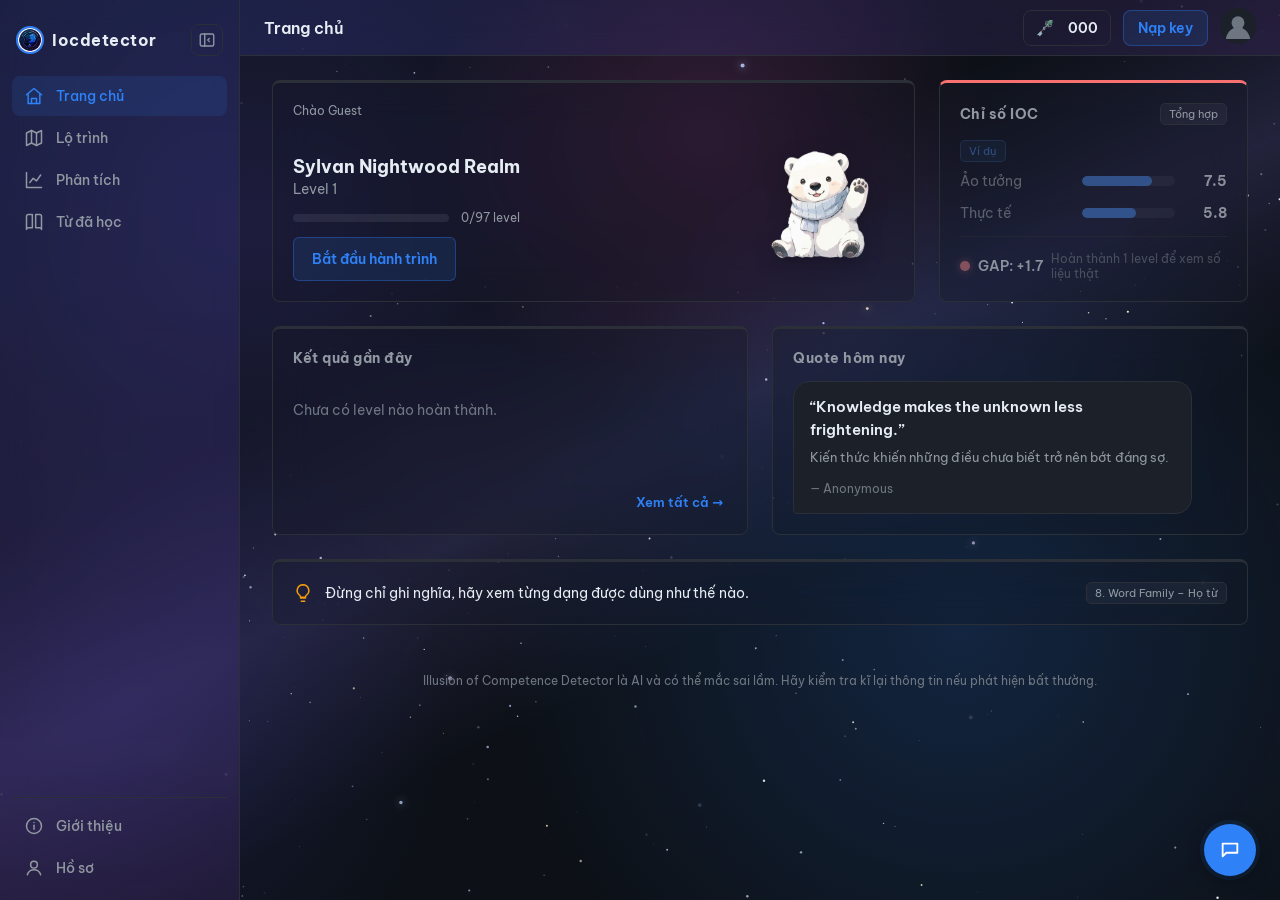
==== commit 6c03341e: "text box minor change Co-Authored-By: Claude Sonnet 5.5 <noreply@anthropic.com>" ====
--- a/index.html
+++ b/index.html
@@ -8,7 +8,7 @@
   <link rel="preconnect" href="https://fonts.gstatic.com" crossorigin>
   <link rel="stylesheet" href="https://fonts.googleapis.com/css2?family=Be+Vietnam+Pro:wght@400;500;600;700&display=swap">
   <link rel="stylesheet" href="css/style.css?v=20261016a">
-  <link rel="stylesheet" href="css/chatbot.css?v=20261018a">
+  <link rel="stylesheet" href="css/chatbot.css?v=20261018b">
   <script src="js/features/theme.js?v=20261016a"></script>
   <script src="https://accounts.google.com/gsi/client" async defer></script>
 </head>
--- a/css/chatbot.css
+++ b/css/chatbot.css
@@ -624,7 +624,7 @@
 
 /* 2 câu mở: khung lớn, ô trả lời giãn theo chiều cao */
 .ai-open-ended-block {
-  flex: 1 1 0; min-height: 230px; gap: 10px; padding: 18px 20px;
+  flex: 1 0 auto; gap: 10px; padding: 18px 20px;
   border: 1px solid var(--border); border-radius: 12px; background: rgba(255, 255, 255, 0.03);
 }
-.ai-textarea { flex: 1; min-height: 130px; font-size: 1.02rem; line-height: 1.6; padding: 14px 16px; border-radius: 10px; }
+.ai-textarea { flex: 1 0 auto; min-height: 130px; box-sizing: border-box; font-size: 1.02rem; line-height: 1.6; padding: 14px 16px; border-radius: 10px; }
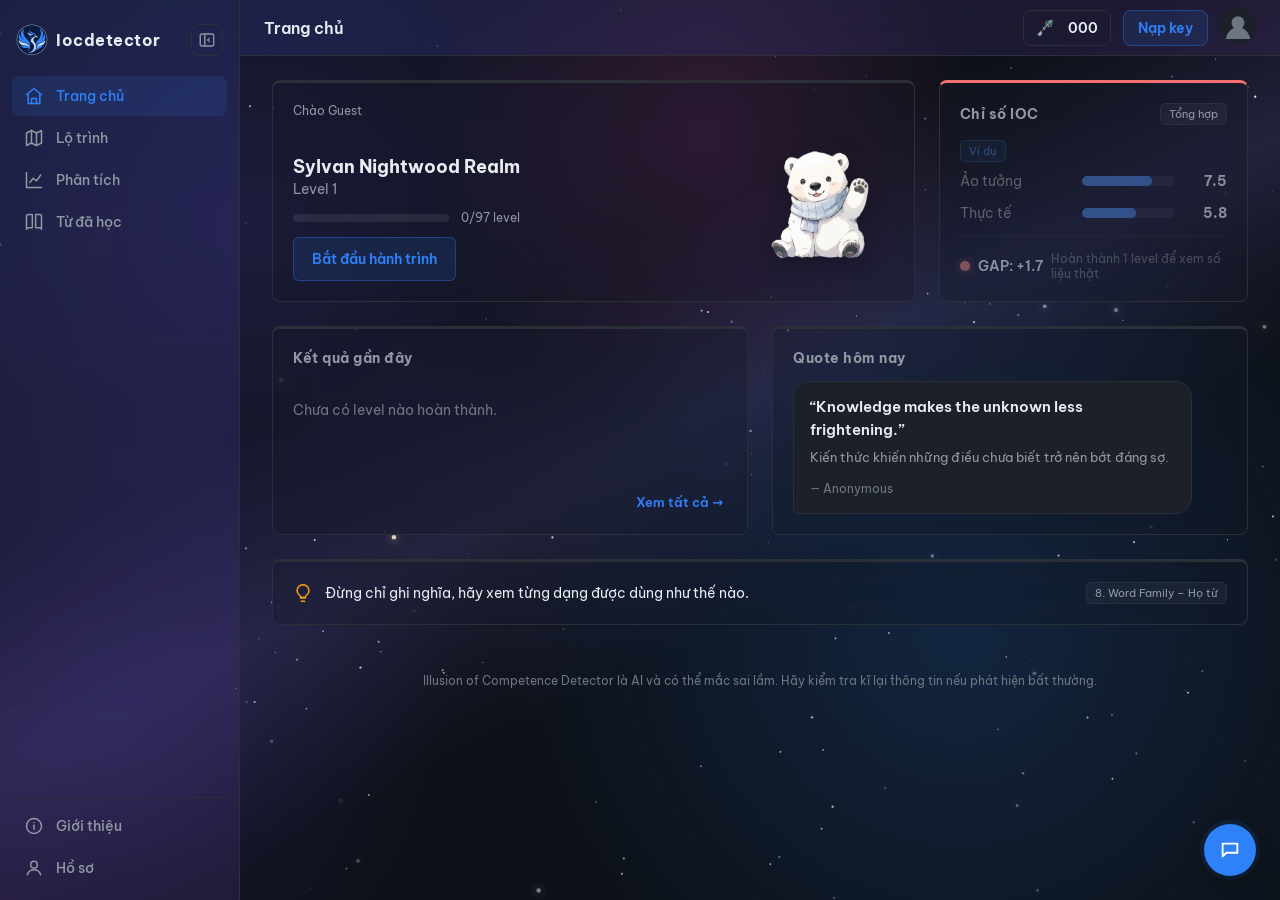
==== commit d0421244: "new logo Co-Authored-By: Claude Sonnet 5.5 <noreply@anthropic.com>" ====
--- a/index.html
+++ b/index.html
@@ -3,11 +3,12 @@
 <head>
   <meta charset="UTF-8">
   <meta name="viewport" content="width=device-width, initial-scale=1.0">
+  <link rel="icon" type="image/png" href="assets/images/logoioc.png?v=1">
   <title>Illusion of Competence</title>
   <link rel="preconnect" href="https://fonts.googleapis.com">
   <link rel="preconnect" href="https://fonts.gstatic.com" crossorigin>
   <link rel="stylesheet" href="https://fonts.googleapis.com/css2?family=Be+Vietnam+Pro:wght@400;500;600;700&display=swap">
-  <link rel="stylesheet" href="css/style.css?v=20261016a">
+  <link rel="stylesheet" href="css/style.css?v=20261028a">
   <link rel="stylesheet" href="css/chatbot.css?v=20261018b">
   <script src="js/features/theme.js?v=20261016a"></script>
   <script src="https://accounts.google.com/gsi/client" async defer></script>
@@ -17,7 +18,7 @@
 
   <!-- Core: khung ứng dụng, dữ liệu tĩnh, điều hướng -->
   <script src="js/core/icons.js?v=20261016a"></script>
-  <script src="js/core/App.js?v=20261016a"></script>
+  <script src="js/core/App.js?v=20261028a"></script>
   <script src="js/core/data.js?v=20261016a"></script>
 
   <!-- Features: các khối chức năng độc lập, dùng lại được ở nhiều trang -->
--- a/css/style.css
+++ b/css/style.css
@@ -193,12 +193,10 @@
 }
 
 .sidebar-logo-img {
-  width: 28px;
-  height: 28px;
-  border-radius: 50%;
-  object-fit: cover;
+  width: 32px;
+  height: 32px;
+  object-fit: contain;
   flex: none;
-  border: 2px solid var(--accent);
 }
 
 .sidebar-logo-text {
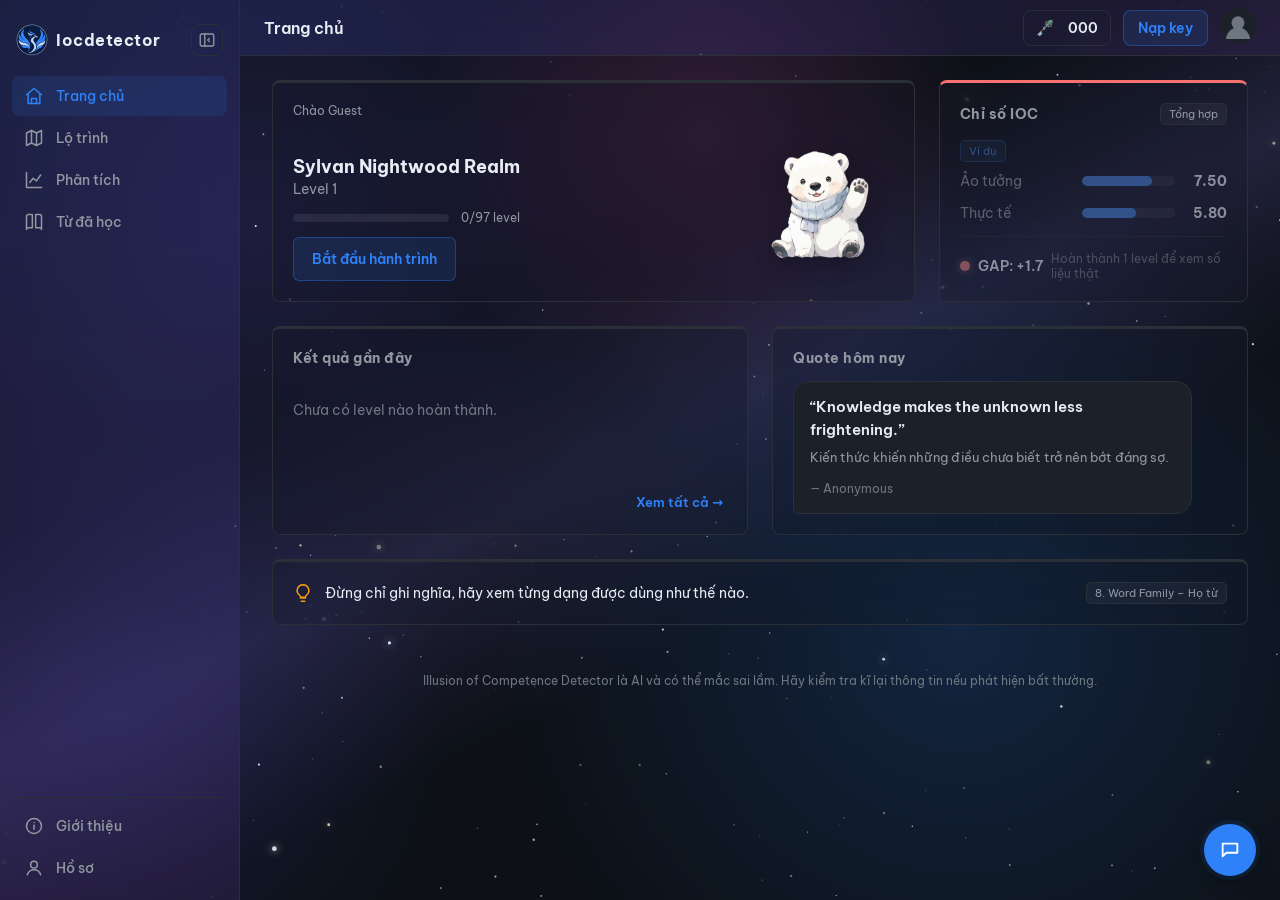
==== commit a47c69ec: "Rules and requirements enhancement: grading v3, confidence/gap, open-ended reports, structured remed" ====
--- a/index.html
+++ b/index.html
@@ -1,4 +1,4 @@
-<!DOCTYPE html>
+﻿<!DOCTYPE html>
 <html lang="vi">
 <head>
   <meta charset="UTF-8">
@@ -9,7 +9,7 @@
   <link rel="preconnect" href="https://fonts.gstatic.com" crossorigin>
   <link rel="stylesheet" href="https://fonts.googleapis.com/css2?family=Be+Vietnam+Pro:wght@400;500;600;700&display=swap">
   <link rel="stylesheet" href="css/style.css?v=20261028a">
-  <link rel="stylesheet" href="css/chatbot.css?v=20261018b">
+  <link rel="stylesheet" href="css/chatbot.css?v=20261123n">
   <script src="js/features/theme.js?v=20261016a"></script>
   <script src="https://accounts.google.com/gsi/client" async defer></script>
 </head>
@@ -23,15 +23,15 @@
 
   <!-- Features: các khối chức năng độc lập, dùng lại được ở nhiều trang -->
   <script src="js/features/playtime.js?v=20261016a"></script>
-  <script src="js/features/course-progress.js?v=20261016a"></script>
-  <script src="js/features/gesture.js?v=20261018a"></script>
-  <script src="js/features/dictionary.js?v=20261017b"></script>
+  <script src="js/features/course-progress.js?v=20261123c"></script>
+  <script src="js/features/gesture.js?v=20261123n"></script>
+  <script src="js/features/dictionary.js?v=20261123n"></script>
   <script src="js/features/auth.js?v=20261016a"></script>
 
   <!-- Pages: mỗi file render một trang trong #main-content -->
-  <script src="js/pages/home.js?v=20261016a"></script>
+  <script src="js/pages/home.js?v=20261123a"></script>
   <script src="js/pages/course.js?v=20261016a"></script>
-  <script src="js/pages/analysis.js?v=20261016a"></script>
+  <script src="js/pages/analysis.js?v=20261123a"></script>
   <script src="js/pages/profile.js?v=20261016a"></script>
   <script src="js/pages/vocab.js?v=20261016a"></script>
   <script src="js/pages/about.js?v=20261016a"></script>
--- a/css/chatbot.css
+++ b/css/chatbot.css
@@ -628,3 +628,156 @@
   border: 1px solid var(--border); border-radius: 12px; background: rgba(255, 255, 255, 0.03);
 }
 .ai-textarea { flex: 1 0 auto; min-height: 130px; box-sizing: border-box; font-size: 1.02rem; line-height: 1.6; padding: 14px 16px; border-radius: 10px; }
+
+/* Present Knowledge: tình huống -> từng từ -> so sánh */
+.ai-lesson { display: flex; flex-direction: column; gap: 12px; font-size: 1.02rem; line-height: 1.7; color: var(--text); }
+.ai-lesson-section { font-weight: 700; font-size: 0.85rem; letter-spacing: 0.04em; text-transform: uppercase; color: var(--accent); margin-top: 6px; }
+.ai-lesson-intro { padding: 14px 16px; border-radius: 10px; background: var(--accent-soft-bg); border: 1px solid var(--accent-soft-border); }
+.ai-lesson-word { border: 1px solid var(--border); border-radius: 12px; background: rgba(255, 255, 255, 0.03); padding: 14px 16px; display: flex; flex-direction: column; gap: 8px; }
+.ai-lesson-word__head { display: flex; flex-wrap: wrap; align-items: baseline; gap: 4px 12px; }
+.ai-lesson-word__name { font-size: 1.2rem; font-weight: 800; color: var(--accent); }
+.ai-lesson-word__meaning { flex: 1 1 240px; }
+.ai-lesson-row { display: grid; grid-template-columns: 7.5rem 1fr; gap: 10px; align-items: baseline; }
+.ai-lesson-label { font-size: 0.78rem; font-weight: 700; color: var(--text-dim); }
+.ai-lesson-row--en .ai-lesson-text { font-style: italic; font-weight: 600; border-left: 3px solid var(--accent); padding-left: 10px; }
+.ai-lesson-row--why { padding: 8px 10px; border-radius: 8px; background: var(--accent-soft-bg); }
+.ai-lesson-contrast { border: 1px solid var(--border); border-radius: 12px; padding: 14px 16px; display: flex; flex-direction: column; gap: 12px; background: rgba(255, 255, 255, 0.03); }
+.ai-lesson-contrast__pair { display: grid; grid-template-columns: 1fr 1fr; gap: 10px; }
+.ai-lesson-contrast__side { display: flex; flex-direction: column; gap: 4px; padding: 10px 12px; border-radius: 10px; border: 1px solid var(--accent-soft-border); font-style: italic; }
+.ai-lesson-contrast__word { font-style: normal; font-weight: 800; font-size: 0.85rem; color: var(--accent); }
+@media (max-width: 640px) {
+  .ai-lesson-row { grid-template-columns: 1fr; gap: 2px; }
+  .ai-lesson-contrast__pair { grid-template-columns: 1fr; }
+}
+
+/* Bước Confidence: hai dự đoán riêng */
+.ai-status-dot--gray { background: var(--text-faint, #8a93a3); }
+.ai-pred { display: flex; flex-direction: column; gap: 12px; padding: 18px 20px; border: 1px solid var(--border); border-radius: 14px; background: rgba(255, 255, 255, 0.03); }
+.ai-pred-title { margin: 0; font-size: 1.05rem; font-weight: 800; color: var(--accent); }
+.ai-pred-question { margin: 0; line-height: 1.6; }
+.ai-pred-rubric { border: 1px solid var(--border); border-radius: 10px; padding: 8px 12px; }
+.ai-pred-rubric summary { cursor: pointer; font-weight: 700; font-size: 0.9rem; }
+.ai-pred-rubric ul { margin: 8px 0 2px; padding-left: 18px; display: flex; flex-direction: column; gap: 4px; }
+.ai-pred-rubric li { display: flex; justify-content: space-between; gap: 12px; line-height: 1.5; }
+.ai-pred-pts { color: var(--text-dim); white-space: nowrap; font-size: 0.85rem; }
+.ai-pred-controls { display: flex; flex-wrap: wrap; align-items: center; gap: 10px 16px; }
+.ai-pred-label { font-weight: 700; font-size: 0.9rem; }
+.ai-pred-select { min-width: 150px; padding: 10px 12px; border-radius: 10px; border: 1px solid var(--border); background: var(--bg-card); color: inherit; font-size: 1rem; }
+.ai-pred-unsure, .ai-pred-reason { display: flex; align-items: flex-start; gap: 8px; line-height: 1.5; cursor: pointer; }
+.ai-pred-unsure input, .ai-pred-reason input { margin-top: 4px; }
+.ai-pred-state { font-weight: 800; }
+.ai-pred-reasons { display: flex; flex-direction: column; gap: 8px; }
+.ai-pred-note { min-height: 70px; flex: 0 0 auto; }
+.ai-pred-hint, .ai-pred-footer-hint { font-size: 0.85rem; color: var(--text-dim); }
+.ai-pred-footer-hint { margin-right: auto; align-self: center; }
+.ai-pred-compare { display: flex; flex-direction: column; gap: 10px; }
+.ai-pred-note-line { margin: 0; line-height: 1.6; }
+.ai-pred-basis { padding: 10px 12px; border-radius: 10px; background: var(--accent-soft-bg); line-height: 1.6; }
+@media (max-width: 640px) {
+  .ai-pred { padding: 14px; }
+  .ai-pred-select { width: 100%; }
+  .ai-pred-table { font-size: 0.85rem; }
+}
+
+/* Trạng thái câu / lời giải / báo cáo (thay cho tỷ lệ phần trăm) */
+.ai-q-states { display: flex; flex-wrap: wrap; gap: 6px; margin: 4px 0 8px; }
+.ai-q-state { font-size: 0.78rem; font-weight: 700; padding: 3px 10px; border-radius: 999px; border: 1px solid var(--border); }
+.ai-q-state--answer_under_review { color: #b45309; background: rgba(245, 158, 11, 0.16); border-color: rgba(245, 158, 11, 0.4); }
+.ai-q-state--expl { color: #b45309; background: rgba(245, 158, 11, 0.1); }
+.ai-q-state--voided, .ai-q-state--key_fixed, .ai-q-state--multi_accepted, .ai-q-state--kept { color: var(--accent); background: var(--accent-soft-bg); }
+.ai-q-state--report { color: var(--text-dim); }
+.ai-q-feedback.pending { color: var(--text-dim); font-style: italic; }
+.ai-review-tentative { margin-top: 8px; font-size: 0.9rem; color: #b45309; display: flex; flex-wrap: wrap; align-items: center; gap: 8px; }
+
+/* Đối chiếu toàn nhóm: nhiều thẻ, tự xuống hàng theo số từ */
+.ai-lesson-contrast__pair { grid-template-columns: repeat(auto-fit, minmax(260px, 1fr)); }
+.ai-lesson-contrast__focus { font-style: normal; font-size: 0.92rem; color: var(--text-dim); line-height: 1.5; }
+
+/* Nhãn độ khó trên thẻ câu hỏi */
+.ai-q-diff { margin-left: 8px; font-size: 0.72rem; font-weight: 800; padding: 2px 9px; border-radius: 999px; border: 1px solid var(--border); }
+.ai-q-diff--easy { color: #16a34a; background: rgba(34, 197, 94, 0.12); border-color: rgba(34, 197, 94, 0.35); }
+.ai-q-diff--medium { color: #b45309; background: rgba(245, 158, 11, 0.14); border-color: rgba(245, 158, 11, 0.4); }
+.ai-q-diff--hard { color: #dc2626; background: rgba(239, 68, 68, 0.12); border-color: rgba(239, 68, 68, 0.35); }
+
+/* Thanh kéo dự đoán điểm: mờ khi CHƯA chọn, sáng khi đã chủ động chọn */
+.ai-pred-slider-wrap { flex: 1 1 320px; min-width: 220px; display: flex; flex-direction: column; gap: 4px; }
+.ai-pred-slider { width: 100%; height: 30px; cursor: pointer; accent-color: var(--accent); opacity: 0.4; }
+.ai-pred-slider.is-active { opacity: 1; }
+.ai-pred-slider-scale { display: flex; justify-content: space-between; font-size: 0.8rem; color: var(--text-dim); }
+.ai-pred-state { font-size: 1.1rem; }
+/* Ký hiệu chất lượng câu / độ tin cậy đáp án (chữ + chấm, không chỉ màu) */
+.ai-sigs { display: flex; flex-wrap: wrap; gap: 8px 14px; margin: 2px 0 8px; font-size: 0.8rem; }
+.ai-sig { display: inline-flex; align-items: center; gap: 6px; padding: 2px 10px; border-radius: 999px; border: 1px solid var(--border); }
+.ai-sig-name { color: var(--text-dim); }
+.ai-sig-text { font-weight: 800; }
+.ai-sig-dot { width: 8px; height: 8px; border-radius: 50%; background: var(--border); display: inline-block; }
+.ai-sig--high .ai-sig-dot.on { background: #16a34a; }
+.ai-sig--medium .ai-sig-dot.on { background: #d97706; }
+.ai-sig--low .ai-sig-dot.on { background: #dc2626; }
+.ai-sig--high .ai-sig-text { color: #16a34a; }
+.ai-sig--medium .ai-sig-text { color: #b45309; }
+.ai-sig--low .ai-sig-text { color: #dc2626; }
+.ai-sig--unknown .ai-sig-text { color: var(--text-dim); font-weight: 600; }
+
+/* Lời giải: nút thử lại / xem giải thích, câu đúng thu gọn */
+.ai-expl-details { margin-top: 6px; }
+.ai-expl-details summary { cursor: pointer; font-weight: 700; color: #16a34a; }
+.ai-expl-btn { margin-left: 10px; padding: 4px 12px; font-size: 0.85rem; }
+
+/* Màn kết quả: Confidence/Gap chính thức, quyết định qua màn, bảng điểm từng lượt AI */
+.ai-pred-joint[hidden] { display: none; }
+.ai-conf-main { display: grid; grid-template-columns: repeat(3, minmax(0, 1fr)); gap: 10px; }
+.ai-conf-metric { padding: 12px; border-radius: 12px; background: var(--accent-soft-bg); text-align: center; }
+.ai-conf-metric .ai-score-label { font-size: 0.7rem; }
+.ai-dim { color: var(--text-dim); font-size: 0.85rem; }
+.ai-decision { display: flex; flex-direction: column; gap: 8px; padding: 12px 14px; border-radius: 12px; border: 1px solid var(--border); line-height: 1.55; }
+.ai-decision-row { display: grid; grid-template-columns: 170px minmax(0, 1fr); gap: 10px; }
+.ai-decision-key { font-weight: 700; color: var(--text-dim); font-size: 0.85rem; }
+.ai-decision-foot { font-size: 0.8rem; color: var(--text-dim); }
+.ai-grade-scroll { overflow-x: auto; -webkit-overflow-scrolling: touch; margin: 6px 0; }
+.ai-grade-table { width: 100%; border-collapse: collapse; font-size: 0.85rem; min-width: 460px; }
+.ai-grade-table th, .ai-grade-table td { padding: 6px 8px; border-bottom: 1px solid var(--border-soft); text-align: right; white-space: nowrap; }
+.ai-grade-table th:first-child, .ai-grade-table td:first-child { text-align: left; white-space: normal; }
+.ai-grade-table th { color: var(--text-dim); font-weight: 700; font-size: 0.78rem; }
+.ai-grade-total td { font-weight: 800; border-top: 2px solid var(--border); border-bottom: none; }
+.ai-grade-row.is-flagged td:first-child { color: #b45309; }
+.ai-grade-toggle { background: none; border: none; padding: 0; color: inherit; font: inherit; text-align: left; cursor: pointer; text-decoration: underline dotted; }
+.ai-grade-more td { text-align: left; white-space: normal; background: var(--accent-soft-bg); }
+.ai-grade-pass { margin: 4px 0; line-height: 1.5; }
+.ai-grade-note, .ai-grade-legacy { font-size: 0.82rem; color: var(--text-dim); margin: 4px 0; line-height: 1.5; }
+@media (max-width: 640px) {
+  .ai-conf-main { grid-template-columns: 1fr; }
+  .ai-decision-row { grid-template-columns: 1fr; gap: 2px; }
+}
+
+/* Biểu mẫu báo cáo tự luận */
+.ai-open-report-box { padding: 8px 10px; border-radius: 8px; background: var(--accent-soft-bg); line-height: 1.55; font-size: 0.9rem; user-select: text; white-space: pre-wrap; }
+.ai-open-report-quote { padding: 8px 10px; border: 1px dashed var(--border); border-radius: 8px; margin: 4px 0 8px; font-size: 0.9rem; }
+.ai-open-report-band { font-size: 0.85rem; line-height: 1.5; color: var(--text-dim); margin: 2px 0; }
+.ai-report-select { width: 100%; padding: 8px; border-radius: 8px; border: 1px solid var(--border); background: transparent; color: inherit; margin: 4px 0 8px; }
+.ai-report-result p { margin: 6px 0 0; line-height: 1.55; }
+.ai-sig--review .ai-sig-text { color: #b45309; font-weight: 700; }
+
+/* Thẻ ôn trọng tâm */
+.ai-card { display: flex; flex-direction: column; gap: 10px; padding: 14px; margin: 12px 0; border: 1px solid var(--border); border-radius: 14px; }
+.ai-card-goal { font-size: 1rem; line-height: 1.5; }
+.ai-card-why, .ai-card-notice, .ai-card-selfcheck { line-height: 1.55; font-size: 0.92rem; }
+.ai-card-examples { display: grid; grid-template-columns: repeat(2, minmax(0, 1fr)); gap: 10px; }
+.ai-card-example { padding: 10px 12px; border-radius: 10px; background: var(--accent-soft-bg); line-height: 1.5; }
+.ai-card-example-tag { font-size: 0.72rem; font-weight: 800; color: var(--text-dim); text-transform: uppercase; }
+.ai-card-example-en { font-weight: 700; margin: 4px 0; }
+.ai-card-example-vi { font-size: 0.9rem; }
+.ai-card-example-note { font-size: 0.85rem; color: var(--text-dim); margin-top: 4px; }
+.ai-card-try { display: flex; flex-direction: column; gap: 8px; padding-top: 8px; border-top: 1px dashed var(--border); }
+.ai-card-options { display: flex; flex-direction: column; gap: 6px; }
+.ai-card-hint, .ai-card-solution, .ai-card-feedback { padding: 8px 10px; border-radius: 8px; background: var(--accent-soft-bg); line-height: 1.5; font-size: 0.9rem; }
+.ai-card-actions { display: flex; flex-wrap: wrap; gap: 8px; }
+.ai-card-status { font-weight: 700; font-size: 0.85rem; color: var(--text-dim); }
+.ai-card-status--independent, .ai-card-status--after_hint { color: #16a34a; }
+.ai-card-status--stuck, .ai-card-status--solution_first { color: #b45309; }
+.ai-sum-item { display: flex; flex-direction: column; gap: 6px; padding: 10px 0; border-bottom: 1px solid var(--border-soft); line-height: 1.5; }
+.ai-sum-row { display: grid; grid-template-columns: 150px minmax(0, 1fr); gap: 10px; font-size: 0.9rem; }
+@media (max-width: 640px) {
+  .ai-card-examples { grid-template-columns: 1fr; }
+  .ai-sum-row { grid-template-columns: 1fr; gap: 2px; }
+}
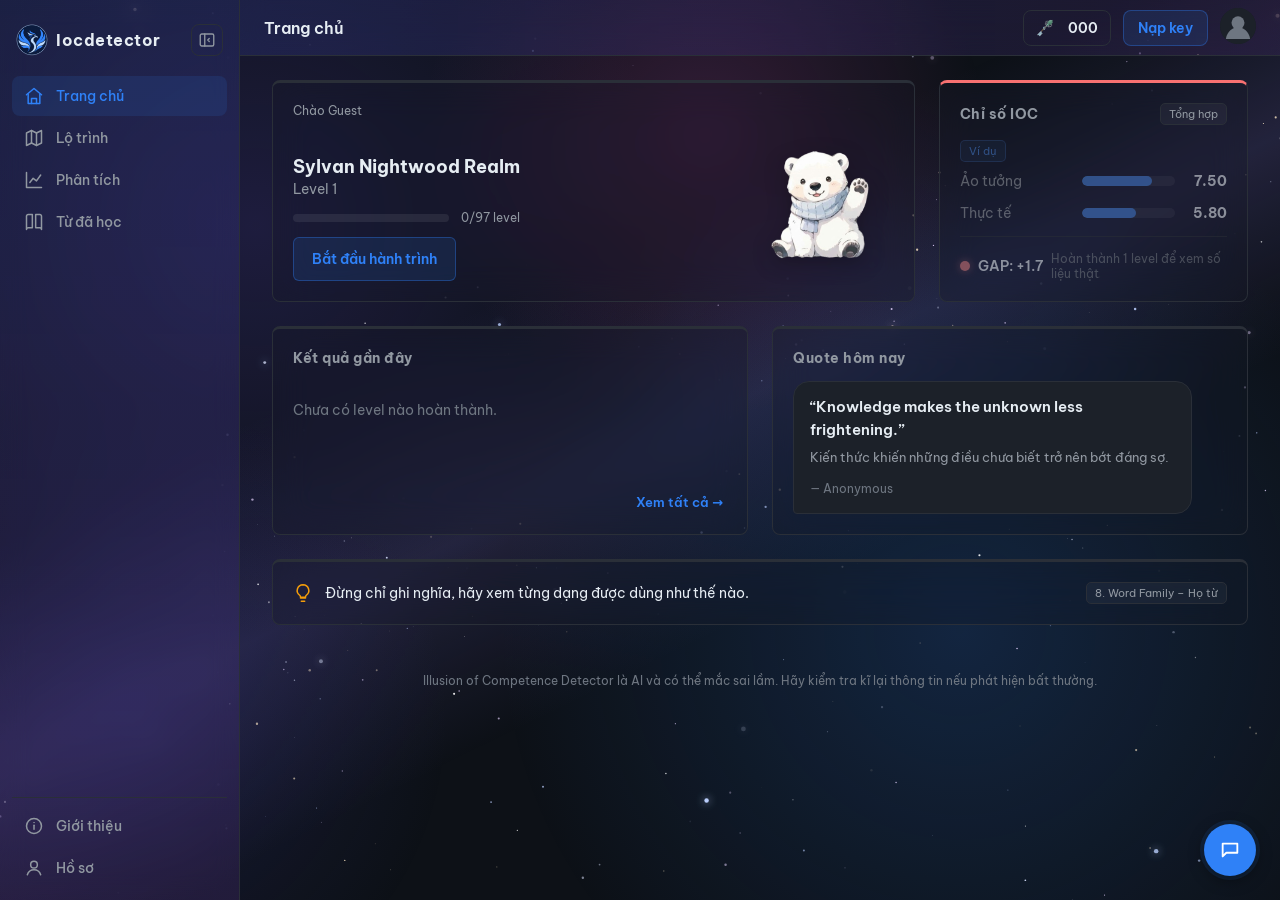
==== commit b2d9d7df: "minor changes Co-Authored-By: Claude Sonnet 5.5 <noreply@anthropic.com>" ====
--- a/index.html
+++ b/index.html
@@ -9,7 +9,7 @@
   <link rel="preconnect" href="https://fonts.gstatic.com" crossorigin>
   <link rel="stylesheet" href="https://fonts.googleapis.com/css2?family=Be+Vietnam+Pro:wght@400;500;600;700&display=swap">
   <link rel="stylesheet" href="css/style.css?v=20261028a">
-  <link rel="stylesheet" href="css/chatbot.css?v=20261123n">
+  <link rel="stylesheet" href="css/chatbot.css?v=20261124b">
   <script src="js/features/theme.js?v=20261016a"></script>
   <script src="https://accounts.google.com/gsi/client" async defer></script>
 </head>
@@ -24,8 +24,8 @@
   <!-- Features: các khối chức năng độc lập, dùng lại được ở nhiều trang -->
   <script src="js/features/playtime.js?v=20261016a"></script>
   <script src="js/features/course-progress.js?v=20261123c"></script>
-  <script src="js/features/gesture.js?v=20261123n"></script>
-  <script src="js/features/dictionary.js?v=20261123n"></script>
+  <script src="js/features/gesture.js?v=20261124b"></script>
+  <script src="js/features/dictionary.js?v=20261124b"></script>
   <script src="js/features/auth.js?v=20261016a"></script>
 
   <!-- Pages: mỗi file render một trang trong #main-content -->
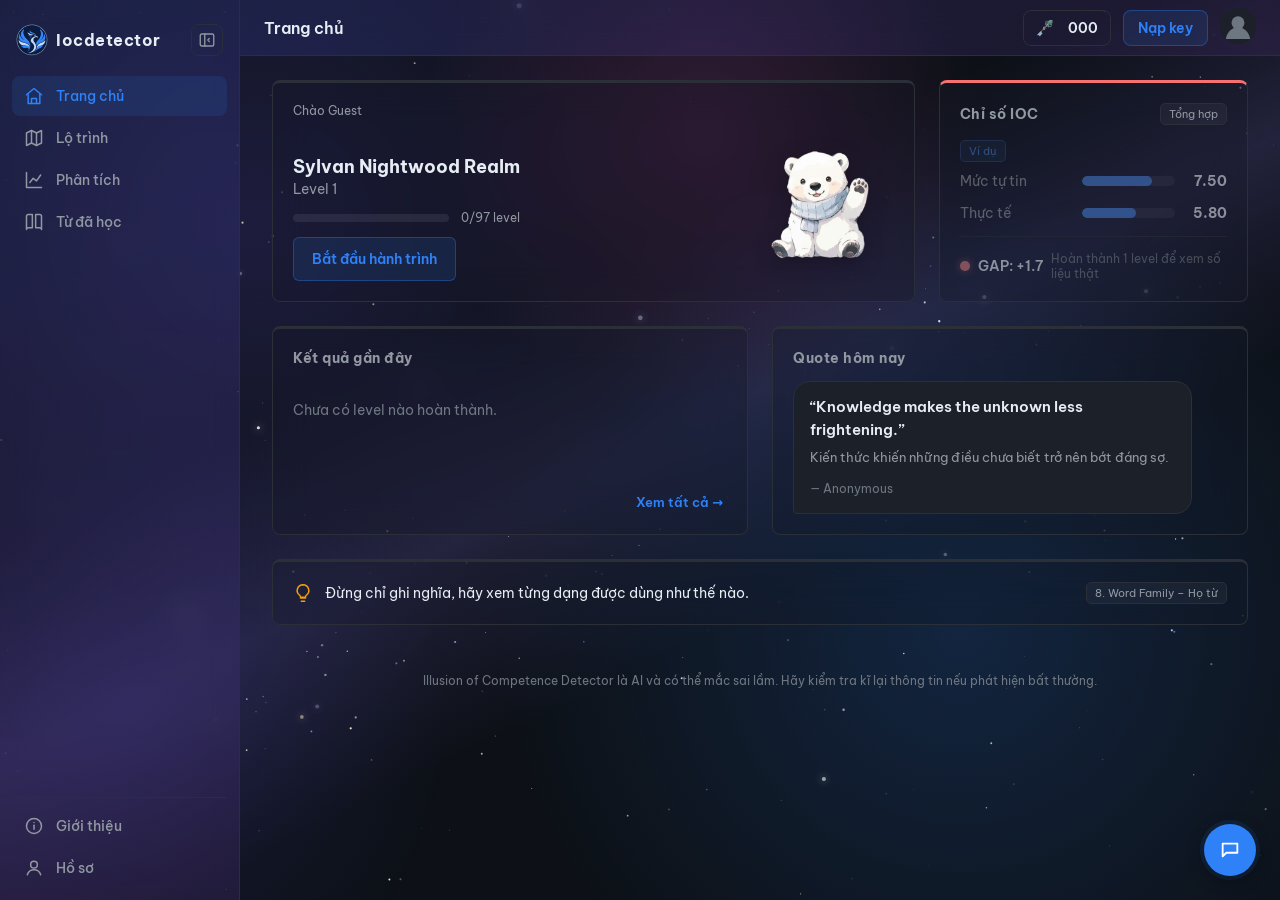
==== commit ffc8f54c: "wording and form requests enhancement Co-Authored-By: Claude Sonnet 5.5 <noreply@anthropic.com>" ====
--- a/index.html
+++ b/index.html
@@ -8,8 +8,8 @@
   <link rel="preconnect" href="https://fonts.googleapis.com">
   <link rel="preconnect" href="https://fonts.gstatic.com" crossorigin>
   <link rel="stylesheet" href="https://fonts.googleapis.com/css2?family=Be+Vietnam+Pro:wght@400;500;600;700&display=swap">
-  <link rel="stylesheet" href="css/style.css?v=20261028a">
-  <link rel="stylesheet" href="css/chatbot.css?v=20261124b">
+  <link rel="stylesheet" href="css/style.css?v=20261128b">
+  <link rel="stylesheet" href="css/chatbot.css?v=20261128b">
   <script src="js/features/theme.js?v=20261016a"></script>
   <script src="https://accounts.google.com/gsi/client" async defer></script>
 </head>
@@ -19,7 +19,7 @@
   <!-- Core: khung ứng dụng, dữ liệu tĩnh, điều hướng -->
   <script src="js/core/icons.js?v=20261016a"></script>
   <script src="js/core/App.js?v=20261028a"></script>
-  <script src="js/core/data.js?v=20261016a"></script>
+  <script src="js/core/data.js?v=20261128b"></script>
 
   <!-- Features: các khối chức năng độc lập, dùng lại được ở nhiều trang -->
   <script src="js/features/playtime.js?v=20261016a"></script>
@@ -29,9 +29,9 @@
   <script src="js/features/auth.js?v=20261016a"></script>
 
   <!-- Pages: mỗi file render một trang trong #main-content -->
-  <script src="js/pages/home.js?v=20261123a"></script>
+  <script src="js/pages/home.js?v=20261128b"></script>
   <script src="js/pages/course.js?v=20261016a"></script>
-  <script src="js/pages/analysis.js?v=20261123a"></script>
+  <script src="js/pages/analysis.js?v=20261128b"></script>
   <script src="js/pages/profile.js?v=20261016a"></script>
   <script src="js/pages/vocab.js?v=20261016a"></script>
   <script src="js/pages/about.js?v=20261016a"></script>
--- a/css/style.css
+++ b/css/style.css
@@ -1351,6 +1351,11 @@
   box-shadow: 0 0 8px rgba(52, 211, 153, 0.6);
 }
 
+.analysis-status-dot--amber {
+  background: #fbbf24;
+  box-shadow: 0 0 8px rgba(251, 191, 36, 0.55);
+}
+
 .analysis-illusion-hint {
   color: var(--text-faint);
   font-size: 0.75rem;
--- a/css/chatbot.css
+++ b/css/chatbot.css
@@ -389,6 +389,11 @@
 .ai-status-dot--green {
   background: var(--accent-green);
   box-shadow: 0 0 5px var(--accent-green);
+}
+
+.ai-status-dot--amber {
+  background: var(--accent-amber, #e3b341);
+  box-shadow: 0 0 5px var(--accent-amber, #e3b341);
 }
 
 .ai-feedback-block {
@@ -781,3 +786,14 @@
   .ai-card-examples { grid-template-columns: 1fr; }
   .ai-sum-row { grid-template-columns: 1fr; gap: 2px; }
 }
+
+/* Lời giải v2: ba phần, nút xem các phương án còn lại, tô đậm thân câu, mô tả mức khó trước bài */
+.ai-expl-others { margin-top: 10px; font-weight: 400; }
+.ai-expl-others summary { cursor: pointer; font-weight: 700; color: var(--accent); padding: 6px 0; }
+.ai-expl-others summary:focus-visible { outline: 2px solid var(--accent); outline-offset: 2px; border-radius: 4px; }
+.ai-expl-others .ai-md-list { margin: 4px 0 0; padding-left: 18px; }
+.ai-expl-others li { margin: 4px 0; overflow-wrap: anywhere; }
+.ai-q-hl { font-weight: 800; text-decoration: underline; text-decoration-thickness: 2px; text-underline-offset: 3px; text-decoration-color: var(--accent); }
+.ai-quiz-notice { margin: 0 0 14px; padding: 10px 14px; border: 1px solid var(--border); border-radius: 10px; background: var(--bg-soft, transparent); font-size: 0.9rem; line-height: 1.55; color: var(--text-dim); }
+.ai-quiz-notice__stats { margin-top: 4px; font-weight: 700; color: var(--text); }
+.ai-q-feedback .ai-md-p, .ai-q-feedback .ai-md-list li { overflow-wrap: anywhere; }
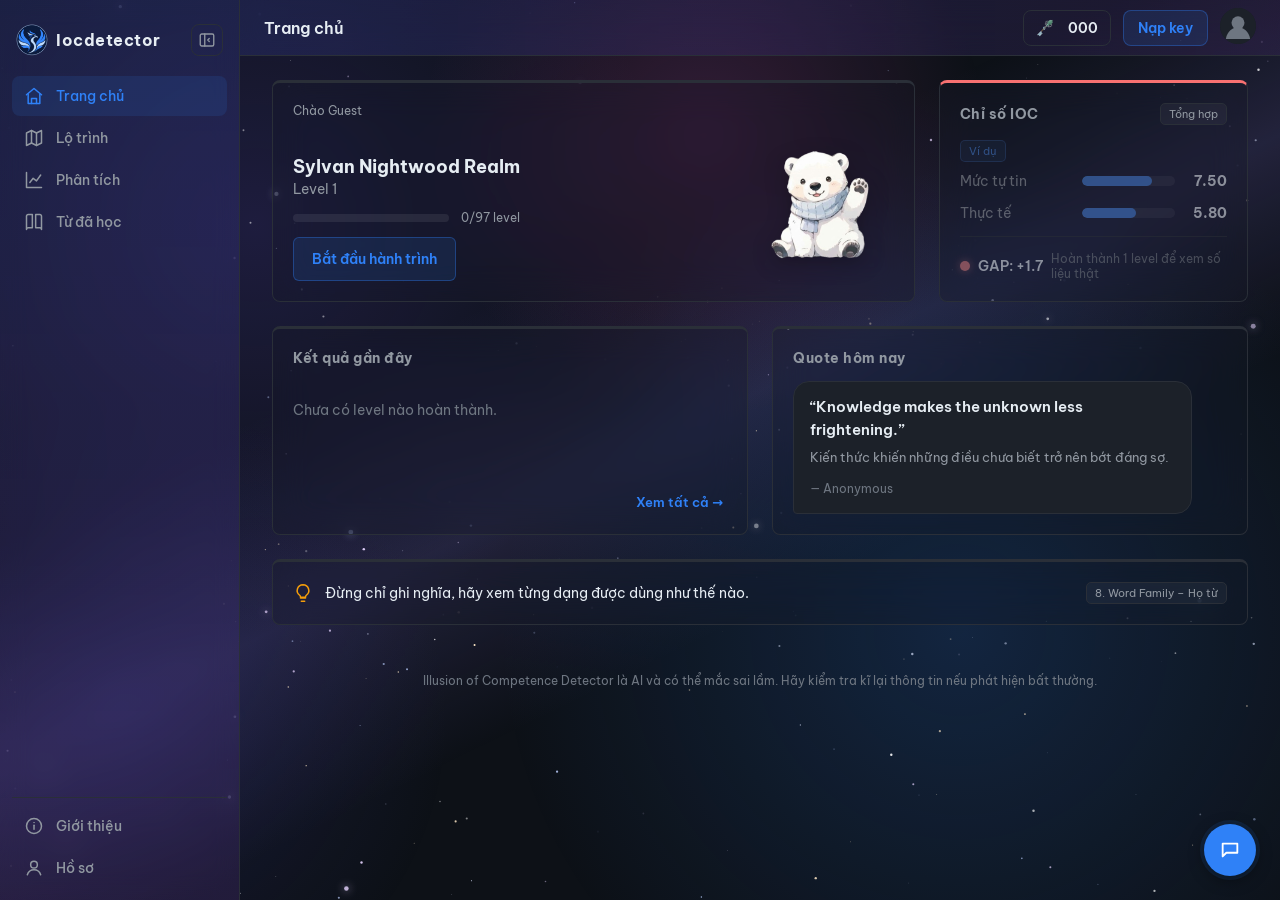
==== commit 0e636101: "Fix chatbot.js syntax error that stopped levels from opening Co-Authored-By: Claude Sonnet 5.5 <nore" ====
--- a/index.html
+++ b/index.html
@@ -8,8 +8,8 @@
   <link rel="preconnect" href="https://fonts.googleapis.com">
   <link rel="preconnect" href="https://fonts.gstatic.com" crossorigin>
   <link rel="stylesheet" href="https://fonts.googleapis.com/css2?family=Be+Vietnam+Pro:wght@400;500;600;700&display=swap">
-  <link rel="stylesheet" href="css/style.css?v=20261128b">
-  <link rel="stylesheet" href="css/chatbot.css?v=20261128b">
+  <link rel="stylesheet" href="css/style.css?v=20261128c">
+  <link rel="stylesheet" href="css/chatbot.css?v=20261128c">
   <script src="js/features/theme.js?v=20261016a"></script>
   <script src="https://accounts.google.com/gsi/client" async defer></script>
 </head>
@@ -19,7 +19,7 @@
   <!-- Core: khung ứng dụng, dữ liệu tĩnh, điều hướng -->
   <script src="js/core/icons.js?v=20261016a"></script>
   <script src="js/core/App.js?v=20261028a"></script>
-  <script src="js/core/data.js?v=20261128b"></script>
+  <script src="js/core/data.js?v=20261128c"></script>
 
   <!-- Features: các khối chức năng độc lập, dùng lại được ở nhiều trang -->
   <script src="js/features/playtime.js?v=20261016a"></script>
@@ -29,9 +29,9 @@
   <script src="js/features/auth.js?v=20261016a"></script>
 
   <!-- Pages: mỗi file render một trang trong #main-content -->
-  <script src="js/pages/home.js?v=20261128b"></script>
+  <script src="js/pages/home.js?v=20261128c"></script>
   <script src="js/pages/course.js?v=20261016a"></script>
-  <script src="js/pages/analysis.js?v=20261128b"></script>
+  <script src="js/pages/analysis.js?v=20261128c"></script>
   <script src="js/pages/profile.js?v=20261016a"></script>
   <script src="js/pages/vocab.js?v=20261016a"></script>
   <script src="js/pages/about.js?v=20261016a"></script>
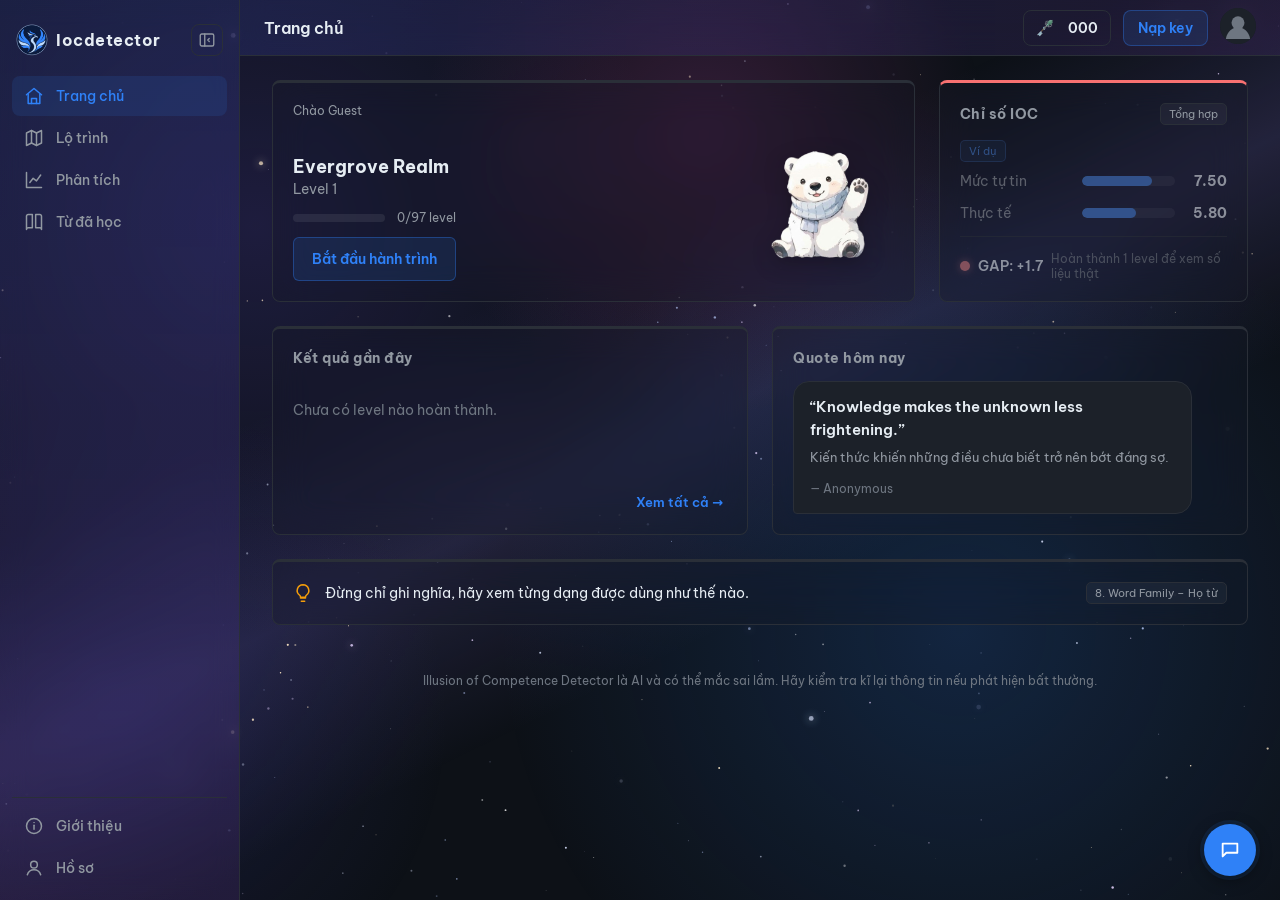
==== commit 2b86ee75: "world UI redesign Co-Authored-By: Claude Sonnet 5.5 <noreply@anthropic.com>" ====
--- a/index.html
+++ b/index.html
@@ -8,8 +8,8 @@
   <link rel="preconnect" href="https://fonts.googleapis.com">
   <link rel="preconnect" href="https://fonts.gstatic.com" crossorigin>
   <link rel="stylesheet" href="https://fonts.googleapis.com/css2?family=Be+Vietnam+Pro:wght@400;500;600;700&display=swap">
-  <link rel="stylesheet" href="css/style.css?v=20261128c">
-  <link rel="stylesheet" href="css/chatbot.css?v=20261128c">
+  <link rel="stylesheet" href="css/style.css?v=20261128m">
+  <link rel="stylesheet" href="css/chatbot.css?v=20261128m">
   <script src="js/features/theme.js?v=20261016a"></script>
   <script src="https://accounts.google.com/gsi/client" async defer></script>
 </head>
@@ -19,7 +19,7 @@
   <!-- Core: khung ứng dụng, dữ liệu tĩnh, điều hướng -->
   <script src="js/core/icons.js?v=20261016a"></script>
   <script src="js/core/App.js?v=20261028a"></script>
-  <script src="js/core/data.js?v=20261128c"></script>
+  <script src="js/core/data.js?v=20261128m"></script>
 
   <!-- Features: các khối chức năng độc lập, dùng lại được ở nhiều trang -->
   <script src="js/features/playtime.js?v=20261016a"></script>
@@ -29,9 +29,9 @@
   <script src="js/features/auth.js?v=20261016a"></script>
 
   <!-- Pages: mỗi file render một trang trong #main-content -->
-  <script src="js/pages/home.js?v=20261128c"></script>
-  <script src="js/pages/course.js?v=20261016a"></script>
-  <script src="js/pages/analysis.js?v=20261128c"></script>
+  <script src="js/pages/home.js?v=20261128m"></script>
+  <script src="js/pages/course.js?v=20261128m"></script>
+  <script src="js/pages/analysis.js?v=20261128m"></script>
   <script src="js/pages/profile.js?v=20261016a"></script>
   <script src="js/pages/vocab.js?v=20261016a"></script>
   <script src="js/pages/about.js?v=20261016a"></script>
--- a/css/style.css
+++ b/css/style.css
@@ -1646,8 +1646,9 @@
 
 .world-badge-pill,
 .world-levels-pill {
-  background: rgba(13, 17, 23, 0.65);
-  border: 1px solid var(--border-soft);
+  /* Nằm trên ảnh nên luôn nền tối + chữ sáng, không theo chế độ sáng/tối của trang */
+  background: rgba(13, 17, 23, 0.68);
+  border: 1px solid rgba(255, 255, 255, 0.22);
   padding: 4px 12px;
   border-radius: 999px;
   font-size: 0.68rem;
@@ -1657,11 +1658,14 @@
 .world-badge-pill {
   font-weight: 700;
   letter-spacing: 1px;
-  color: var(--world-accent, var(--text));
-}
+  color: #e6edf3;
+}
+
+.world-card[data-accent="green"] .world-badge-pill { color: #4ade80; }
+.world-card[data-accent="blue"] .world-badge-pill { color: #60a5fa; }
 
 .world-levels-pill {
-  color: var(--text-dim);
+  color: rgba(255, 255, 255, 0.92);
 }
 
 .world-menu-wrap { position: relative; z-index: 2; }
@@ -1673,9 +1677,9 @@
   align-items: center;
   justify-content: center;
   border-radius: 50%;
-  border: 1px solid var(--border-soft);
-  background: rgba(13, 17, 23, 0.65);
-  color: var(--text-1);
+  border: 1px solid rgba(255, 255, 255, 0.22);
+  background: rgba(13, 17, 23, 0.68);
+  color: #fff;
   cursor: pointer;
   backdrop-filter: blur(4px);
 }
